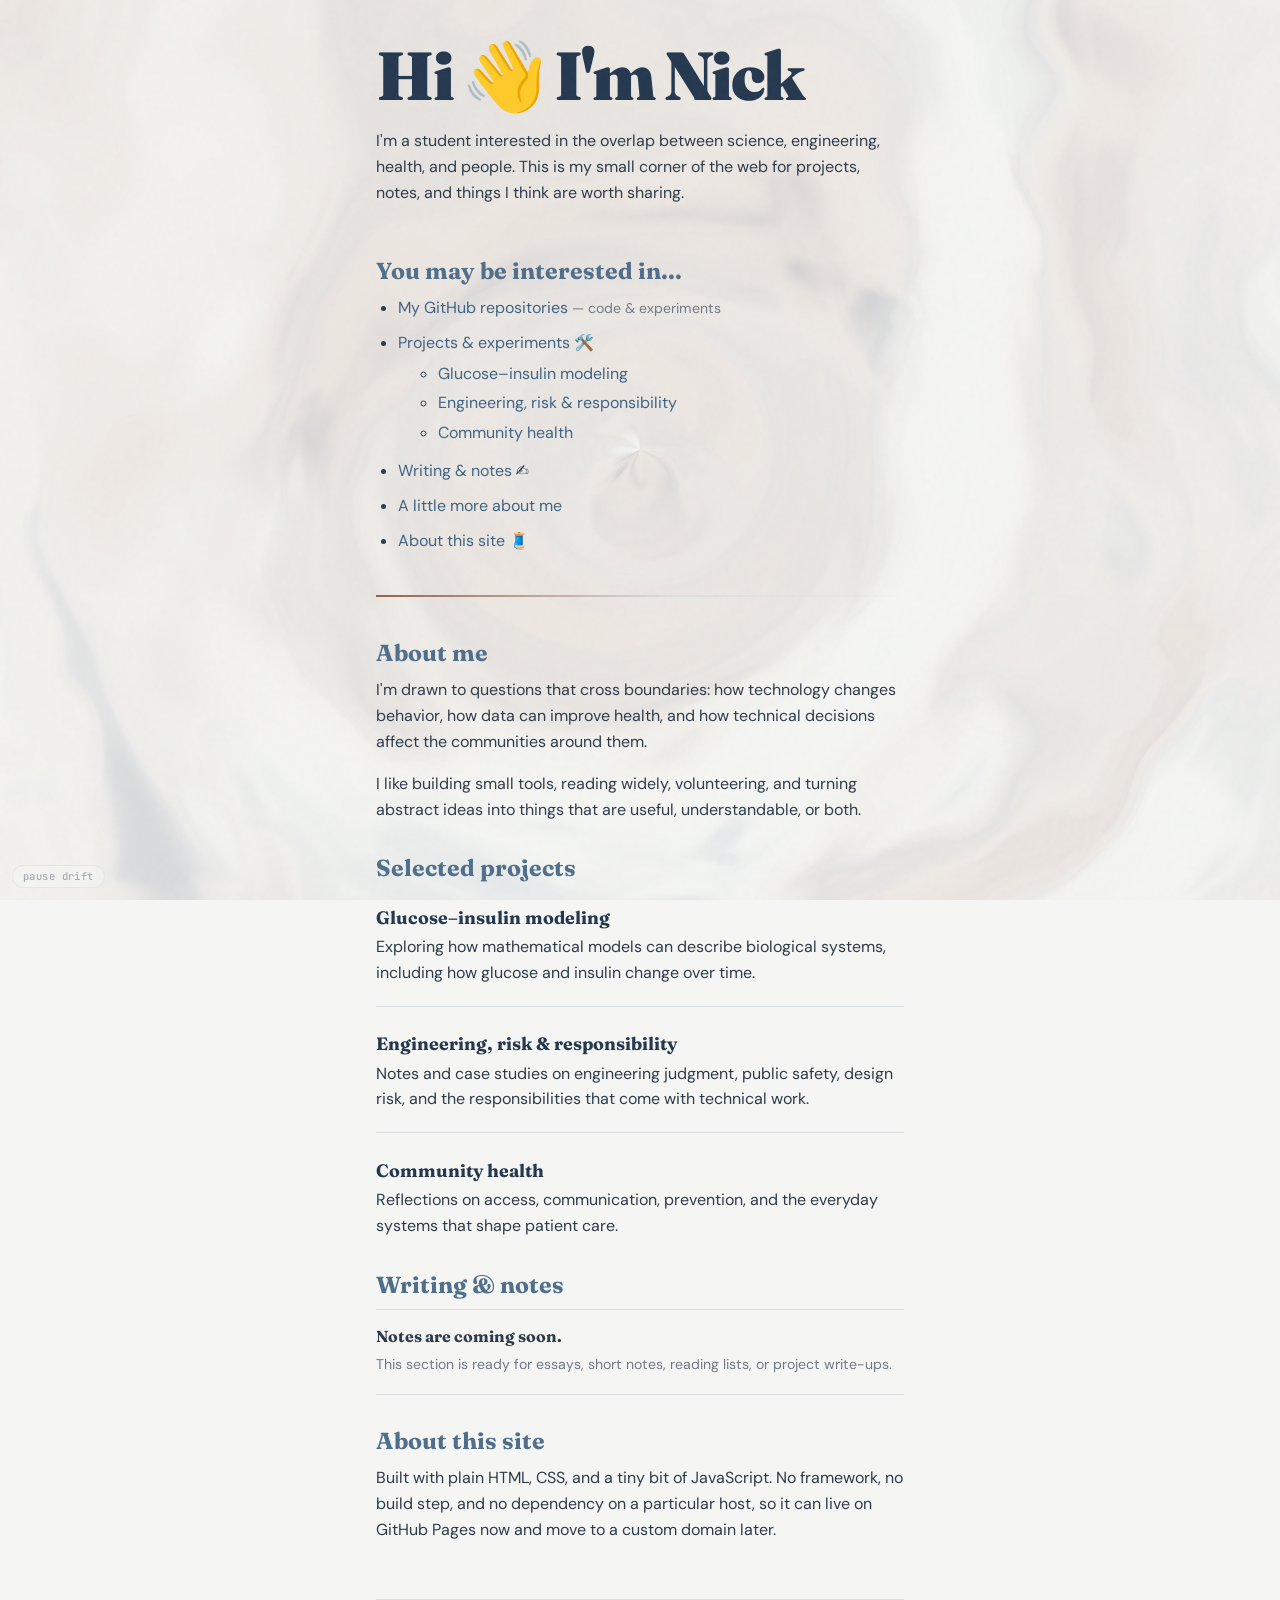
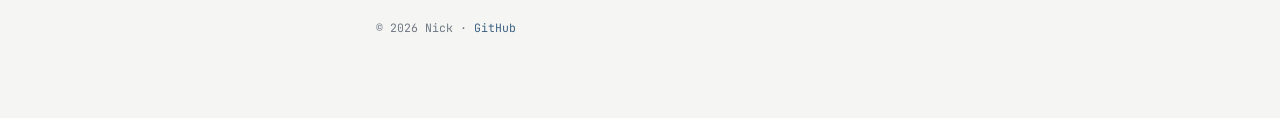
==== index.html @ f13ef1f8 "Remove quilt decoration from homepage" ====
<!doctype html>
<html lang="en">
<head>
  <meta charset="utf-8" />
  <meta name="viewport" content="width=device-width, initial-scale=1" />
  <meta name="description" content="Nick's personal website — projects, writing, and things worth sharing." />
  <meta name="theme-color" content="#f0f1eb" />
  <title>Nick</title>
  <link rel="icon" href="assets/favicon.svg" type="image/svg+xml" />
  <link rel="stylesheet" href="styles.css" />
</head>
<body>
  <canvas id="ambient-bg" aria-hidden="true"></canvas>
  <button id="motion-toggle" type="button" hidden aria-pressed="false">pause drift</button>

  <main>
    <header class="intro">
      <h1>Hi <span aria-hidden="true">👋</span> I'm Nick</h1>
      <p>
        I'm a student interested in the overlap between science, engineering,
        health, and people. This is my small corner of the web for projects,
        notes, and things I think are worth sharing.
      </p>
    </header>

    <section aria-labelledby="interested">
      <h2 id="interested">You may be interested in...</h2>
      <ul class="directory">
        <li>
          <a rel="me" href="https://github.com/doublequilt">My GitHub repositories</a>
          <span class="aside">code & experiments</span>
        </li>
        <li>
          <a href="#projects">Projects & experiments</a>
          <span aria-hidden="true">🛠️</span>
          <ul>
            <li><a href="#glucose">Glucose–insulin modeling</a></li>
            <li><a href="#ethics">Engineering, risk & responsibility</a></li>
            <li><a href="#health">Community health</a></li>
          </ul>
        </li>
        <li><a href="#writing">Writing & notes</a> <span aria-hidden="true">✍️</span></li>
        <li><a href="#about">A little more about me</a></li>
        <li><a href="#site">About this site</a> <span aria-hidden="true">🧵</span></li>
      </ul>
    </section>

    <hr />

    <section id="about">
      <h2>About me</h2>
      <p>
        I'm drawn to questions that cross boundaries: how technology changes
        behavior, how data can improve health, and how technical decisions affect
        the communities around them.
      </p>
      <p>
        I like building small tools, reading widely, volunteering, and turning
        abstract ideas into things that are useful, understandable, or both.
      </p>
    </section>

    <section id="projects">
      <h2>Selected projects</h2>

      <article id="glucose">
        <h3>Glucose–insulin modeling</h3>
        <p>
          Exploring how mathematical models can describe biological systems,
          including how glucose and insulin change over time.
        </p>
      </article>

      <article id="ethics">
        <h3>Engineering, risk & responsibility</h3>
        <p>
          Notes and case studies on engineering judgment, public safety, design
          risk, and the responsibilities that come with technical work.
        </p>
      </article>

      <article id="health">
        <h3>Community health</h3>
        <p>
          Reflections on access, communication, prevention, and the everyday
          systems that shape patient care.
        </p>
      </article>
    </section>

    <section id="writing">
      <h2>Writing & notes</h2>
      <ul class="post-list">
        <li>
          <span class="placeholder-title">Notes are coming soon.</span>
          <span class="post-desc">This section is ready for essays, short notes, reading lists, or project write-ups.</span>
        </li>
      </ul>
    </section>

    <section id="site">
      <h2>About this site</h2>
      <p>
        Built with plain HTML, CSS, and a tiny bit of JavaScript. No framework,
        no build step, and no dependency on a particular host, so it can live on
        GitHub Pages now and move to a custom domain later.
      </p>
    </section>
  </main>

  <footer>
    <p>© <span id="year"></span> Nick · <a href="https://github.com/doublequilt">GitHub</a></p>
  </footer>

  <script src="script.js"></script>
</body>
</html>
---- styles.css ----
@import url('https://fonts.googleapis.com/css2?family=DM+Sans:ital,wght@0,400;0,500;0,700;1,400&family=Fraunces:opsz,wght@9..144,400;9..144,700;9..144,900&family=JetBrains+Mono:wght@400;500&display=swap');

:root {
  --green: #5d7896;
  --green-deep: #354f6b;
  --red: #a66a55;
  --paper: #f5f6f3;
  --ink: #202832;
  --muted: #707985;
  --rule: #d9dee3;
  --surface: rgba(255, 255, 255, 0.62);
  --heading: #24384f;
  --subheading: #4f6f8d;
  --body-text: #2d3b4a;
  --link: #3f6384;
  --accent: #9a604b;
  --font-display: "Fraunces", Georgia, serif;
  --font-body: "DM Sans", system-ui, sans-serif;
  --font-mono: "JetBrains Mono", ui-monospace, monospace;
}

@media (prefers-color-scheme: dark) {
  :root {
    --green: #8aa8c2;
    --green-deep: #b8cce0;
    --red: #d79a82;
    --paper: #111820;
    --ink: #e8edf2;
    --muted: #919ba6;
    --rule: #2b3642;
    --surface: rgba(23, 32, 42, 0.74);
    --heading: #edf3f8;
    --subheading: #9bb9d2;
    --body-text: #dbe3ea;
    --link: #acc7de;
    --accent: #dfa086;
  }
}

*,
*::before,
*::after {
  box-sizing: border-box;
}

html {
  max-width: 70ch;
  margin: auto;
  padding: 2.2rem 1rem 4rem;
  line-height: 1.62;
  font-size: clamp(1rem, 1.1vw, 1.12rem);
  background: var(--paper);
}

body {
  margin: 0;
  min-height: 100vh;
  background: transparent;
  color: var(--body-text);
  font-family: var(--font-body);
  text-rendering: optimizeLegibility;
}

#ambient-bg {
  position: fixed;
  inset: 0;
  width: 100vw;
  height: 100vh;
  z-index: 0;
  pointer-events: none;
  display: block;
}

body::after {
  content: "";
  position: fixed;
  inset: 0;
  pointer-events: none;
  z-index: 20;
  opacity: 0.035;
  background-image: url("data:image/svg+xml,%3Csvg viewBox='0 0 180 180' xmlns='http://www.w3.org/2000/svg'%3E%3Cfilter id='n'%3E%3CfeTurbulence type='fractalNoise' baseFrequency='.78' numOctaves='3' stitchTiles='stitch'/%3E%3C/filter%3E%3Crect width='100%25' height='100%25' filter='url(%23n)'/%3E%3C/svg%3E");
}

main,
footer {
  position: relative;
  z-index: 2;
}

.intro {
  margin: 0 0 3.2rem;
}

h1,
h2,
h3 {
  font-family: var(--font-display);
  line-height: 1.2;
}

h1 {
  margin: 0 0 0.7rem;
  font-size: clamp(2.2rem, 7vw, 4.25rem);
  font-weight: 900;
  letter-spacing: -0.035em;
  color: var(--heading);
}

h2 {
  margin: 2rem 0 0.65rem;
  font-size: 1.45rem;
  color: var(--subheading);
}

h3 {
  margin: 1.55rem 0 0.35rem;
  font-size: 1.12rem;
  color: var(--heading);
}

p,
ul {
  margin-top: 0;
  margin-bottom: 1rem;
}

a {
  color: var(--link);
  text-decoration: none;
  text-decoration-thickness: 1px;
  text-underline-offset: 0.15em;
  transition: color 150ms ease;
}

a:hover {
  color: var(--accent);
  text-decoration: underline;
}

a:focus-visible,
#motion-toggle:focus-visible {
  outline: 2px solid var(--accent);
  outline-offset: 3px;
  border-radius: 2px;
}

.directory {
  padding-left: 1.35rem;
}

.directory > li {
  margin-bottom: 0.55rem;
}

.directory ul {
  margin-top: 0.35rem;
  margin-bottom: 0.8rem;
}

.directory ul li {
  margin-bottom: 0.2rem;
}

.aside,
.post-desc {
  color: var(--muted);
  font-size: 0.88em;
}

.aside::before {
  content: " — ";
}

hr {
  border: 0;
  height: 2px;
  margin: 2.6rem 0;
  background: linear-gradient(to right, var(--accent), var(--rule) 55%, transparent);
}

section {
  scroll-margin-top: 1rem;
}

article + article {
  border-top: 1px solid var(--rule);
  margin-top: 1.25rem;
  padding-top: 0.1rem;
}

.post-list {
  list-style: none;
  padding: 0;
}

.post-list li {
  padding: 0.9rem 0 1.1rem;
  border-top: 1px solid var(--rule);
  border-bottom: 1px solid var(--rule);
}

.placeholder-title {
  display: block;
  font-family: var(--font-display);
  font-weight: 700;
}

.post-desc {
  display: block;
  margin-top: 0.2rem;
}

footer {
  margin-top: 3.5rem;
  padding-top: 1.2rem;
  border-top: 1px solid var(--rule);
  color: var(--muted);
  font-family: var(--font-mono);
  font-size: 0.72rem;
}

#motion-toggle {
  position: fixed;
  left: 12px;
  bottom: 12px;
  z-index: 30;
  border: 1px solid var(--rule);
  border-radius: 999px;
  padding: 5px 10px;
  background: color-mix(in srgb, var(--paper) 82%, transparent);
  color: var(--muted);
  font: 500 0.66rem/1 var(--font-mono);
  letter-spacing: 0.04em;
  cursor: pointer;
  opacity: 0.58;
  backdrop-filter: blur(5px);
  -webkit-backdrop-filter: blur(5px);
  transition: opacity 150ms ease, color 150ms ease, border-color 150ms ease;
}

#motion-toggle:hover {
  opacity: 1;
  color: var(--accent);
  border-color: var(--subheading);
}

.quilt-mark {
  --tile: 52px;
  position: fixed;
  right: -2.8rem;
  bottom: -2.8rem;
  width: min(44vw, 410px);
  aspect-ratio: 1;
  z-index: 1;
  opacity: 0.2;
  transform: rotate(7deg);
  overflow: hidden;
  border: 1px solid var(--rule);
  pointer-events: none;

  /* Primary tessellation lattice */
  background:
    linear-gradient(30deg,
      transparent 0 46%,
      color-mix(in srgb, var(--subheading) 50%, transparent) 46% 50%,
      transparent 50% 100%
    ) 0 0 / var(--tile) var(--tile),

    linear-gradient(150deg,
      transparent 0 46%,
      color-mix(in srgb, var(--accent) 48%, transparent) 46% 50%,
      transparent 50% 100%
    ) 0 0 / var(--tile) var(--tile),

    linear-gradient(90deg,
      transparent 0 48%,
      color-mix(in srgb, var(--rule) 85%, transparent) 48% 52%,
      transparent 52% 100%
    ) 0 0 / calc(var(--tile) / 2) calc(var(--tile) / 2),

    linear-gradient(
      color-mix(in srgb, var(--rule) 75%, transparent) 1px,
      transparent 1px
    ) 0 0 / calc(var(--tile) / 2) calc(var(--tile) / 2),

    linear-gradient(90deg,
      color-mix(in srgb, var(--rule) 75%, transparent) 1px,
      transparent 1px
    ) 0 0 / calc(var(--tile) / 2) calc(var(--tile) / 2);

  mask-image:
    linear-gradient(to bottom right, transparent 0%, #000 18%, #000 100%);
  -webkit-mask-image:
    linear-gradient(to bottom right, transparent 0%, #000 18%, #000 100%);
}

.quilt-mark::before,
.quilt-mark::after {
  content: "";
  position: absolute;
  inset: 0;
}

/* Repeating rosettes / star polygons */
.quilt-mark::before {
  background:
    conic-gradient(
      from 22.5deg at 50% 50%,
      transparent 0deg 15deg,
      color-mix(in srgb, var(--subheading) 60%, transparent) 15deg 30deg,
      transparent 30deg 60deg,
      color-mix(in srgb, var(--accent) 52%, transparent) 60deg 75deg,
      transparent 75deg 105deg,
      color-mix(in srgb, var(--subheading) 60%, transparent) 105deg 120deg,
      transparent 120deg 150deg,
      color-mix(in srgb, var(--accent) 52%, transparent) 150deg 165deg,
      transparent 165deg 195deg,
      color-mix(in srgb, var(--subheading) 60%, transparent) 195deg 210deg,
      transparent 210deg 240deg,
      color-mix(in srgb, var(--accent) 52%, transparent) 240deg 255deg,
      transparent 255deg 285deg,
      color-mix(in srgb, var(--subheading) 60%, transparent) 285deg 300deg,
      transparent 300deg 330deg,
      color-mix(in srgb, var(--accent) 52%, transparent) 330deg 345deg,
      transparent 345deg 360deg
    ) 0 0 / var(--tile) var(--tile);

  opacity: 0.78;
}

/* Circular arcs create the interlocking mathematical feel */
.quilt-mark::after {
  background:
    radial-gradient(
      circle at 0 0,
      transparent 0 17px,
      color-mix(in srgb, var(--subheading) 46%, transparent) 17px 19px,
      transparent 19px
    ) 0 0 / var(--tile) var(--tile),

    radial-gradient(
      circle at 100% 0,
      transparent 0 17px,
      color-mix(in srgb, var(--accent) 44%, transparent) 17px 19px,
      transparent 19px
    ) 0 0 / var(--tile) var(--tile),

    radial-gradient(
      circle at 0 100%,
      transparent 0 17px,
      color-mix(in srgb, var(--accent) 44%, transparent) 17px 19px,
      transparent 19px
    ) 0 0 / var(--tile) var(--tile),

    radial-gradient(
      circle at 100% 100%,
      transparent 0 17px,
      color-mix(in srgb, var(--subheading) 46%, transparent) 17px 19px,
      transparent 19px
    ) 0 0 / var(--tile) var(--tile);

  opacity: 0.92;
}

::selection {
  background: var(--subheading);
  color: #fff;
}

@media (max-width: 600px) {
  html {
    padding: 1.3rem 1rem 3rem;
  }

  .intro {
    margin-bottom: 2.4rem;
  }

  .quilt-mark {
    width: 58vw;
    opacity: 0.08;
  }
}

@media (prefers-reduced-motion: reduce) {
  *,
  *::before,
  *::after {
    scroll-behavior: auto !important;
    transition: none !important;
  }
}
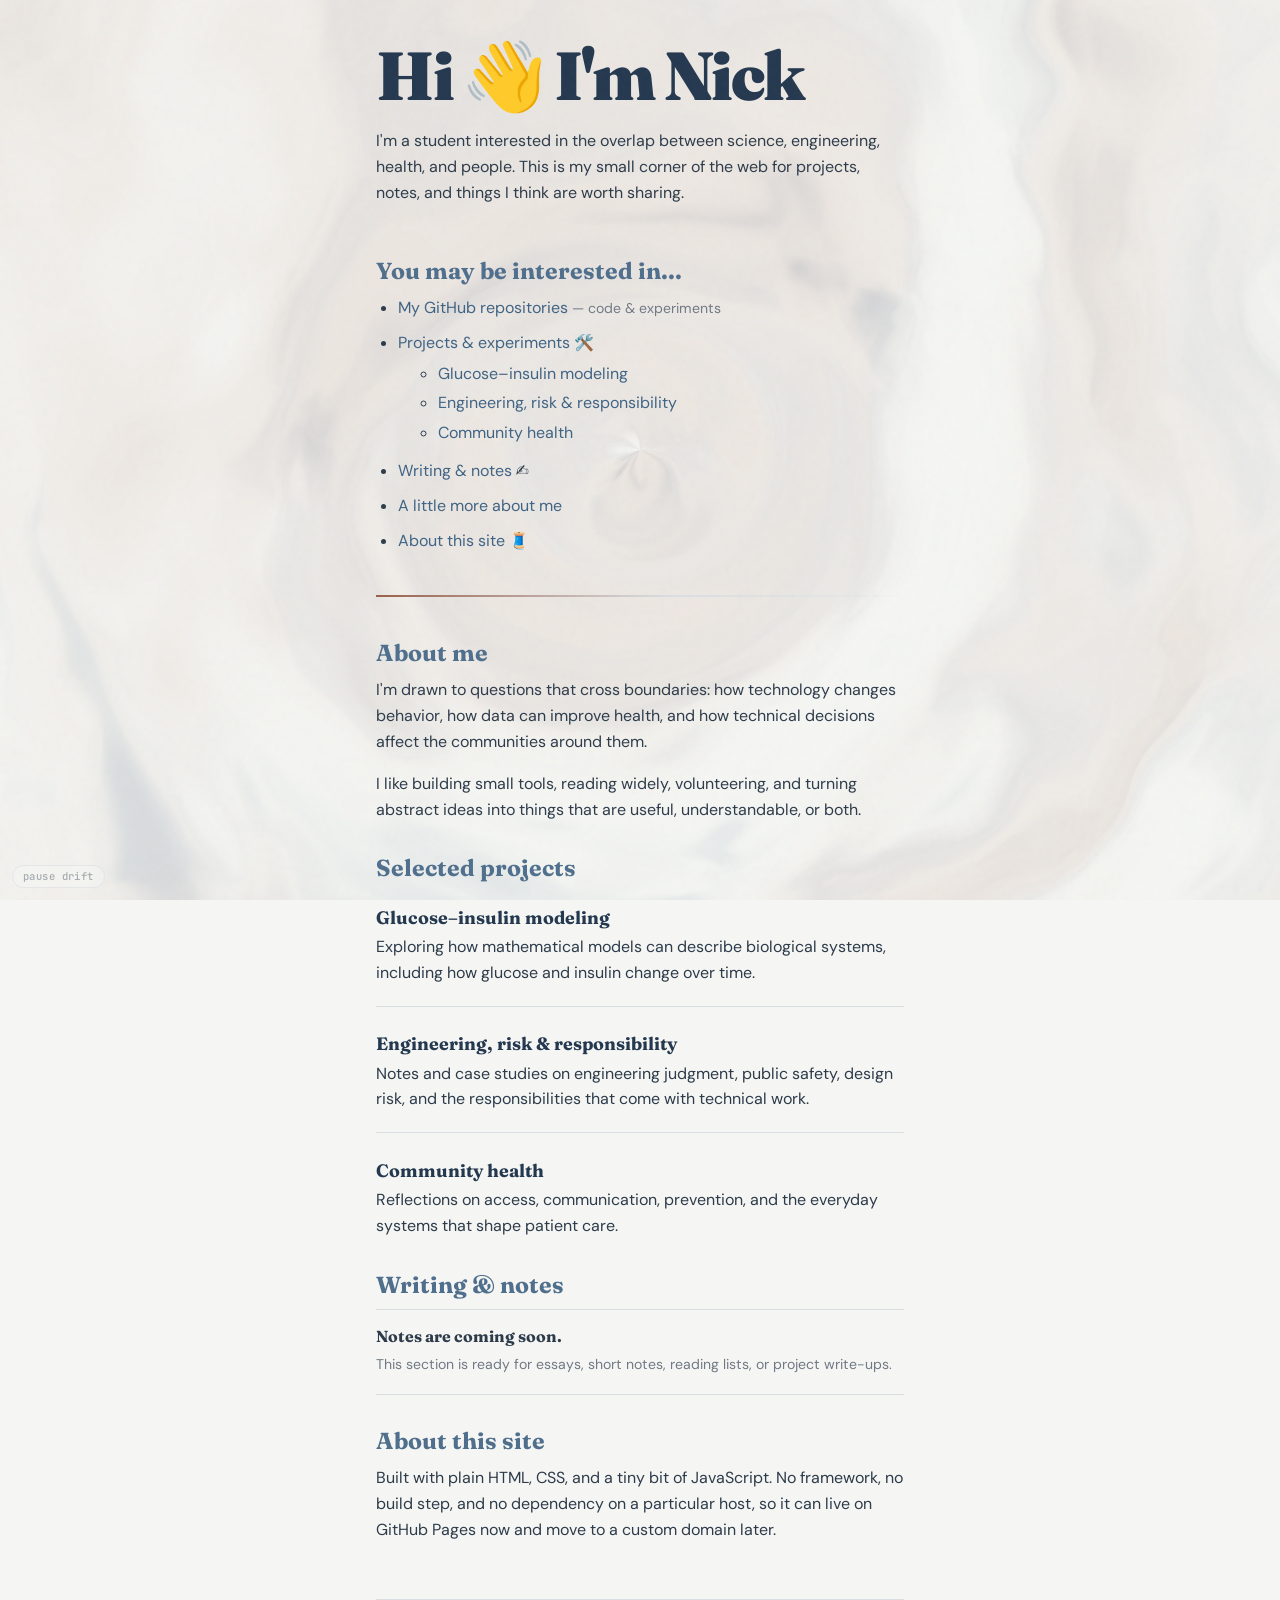
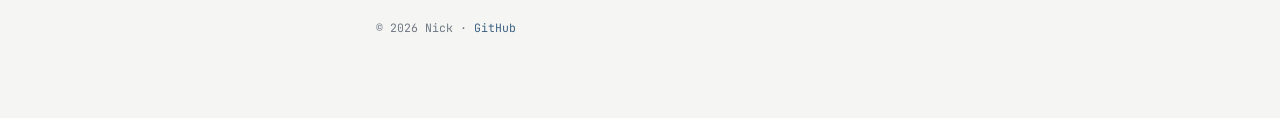
==== commit bfb45486: "Cache-bust site assets after removing corner pattern" ====
--- a/index.html
+++ b/index.html
@@ -7,7 +7,7 @@
   <meta name="theme-color" content="#f0f1eb" />
   <title>Nick</title>
   <link rel="icon" href="assets/favicon.svg" type="image/svg+xml" />
-  <link rel="stylesheet" href="styles.css" />
+  <link rel="stylesheet" href="styles.css?v=20260921-no-quilt" />
 </head>
 <body>
   <canvas id="ambient-bg" aria-hidden="true"></canvas>
@@ -112,6 +112,6 @@
     <p>© <span id="year"></span> Nick · <a href="https://github.com/doublequilt">GitHub</a></p>
   </footer>
 
-  <script src="script.js"></script>
+  <script src="script.js?v=20260921-no-quilt"></script>
 </body>
 </html>
--- a/styles.css
+++ b/styles.css
@@ -244,124 +244,6 @@
   border-color: var(--subheading);
 }
 
-.quilt-mark {
-  --tile: 52px;
-  position: fixed;
-  right: -2.8rem;
-  bottom: -2.8rem;
-  width: min(44vw, 410px);
-  aspect-ratio: 1;
-  z-index: 1;
-  opacity: 0.2;
-  transform: rotate(7deg);
-  overflow: hidden;
-  border: 1px solid var(--rule);
-  pointer-events: none;
-
-  /* Primary tessellation lattice */
-  background:
-    linear-gradient(30deg,
-      transparent 0 46%,
-      color-mix(in srgb, var(--subheading) 50%, transparent) 46% 50%,
-      transparent 50% 100%
-    ) 0 0 / var(--tile) var(--tile),
-
-    linear-gradient(150deg,
-      transparent 0 46%,
-      color-mix(in srgb, var(--accent) 48%, transparent) 46% 50%,
-      transparent 50% 100%
-    ) 0 0 / var(--tile) var(--tile),
-
-    linear-gradient(90deg,
-      transparent 0 48%,
-      color-mix(in srgb, var(--rule) 85%, transparent) 48% 52%,
-      transparent 52% 100%
-    ) 0 0 / calc(var(--tile) / 2) calc(var(--tile) / 2),
-
-    linear-gradient(
-      color-mix(in srgb, var(--rule) 75%, transparent) 1px,
-      transparent 1px
-    ) 0 0 / calc(var(--tile) / 2) calc(var(--tile) / 2),
-
-    linear-gradient(90deg,
-      color-mix(in srgb, var(--rule) 75%, transparent) 1px,
-      transparent 1px
-    ) 0 0 / calc(var(--tile) / 2) calc(var(--tile) / 2);
-
-  mask-image:
-    linear-gradient(to bottom right, transparent 0%, #000 18%, #000 100%);
-  -webkit-mask-image:
-    linear-gradient(to bottom right, transparent 0%, #000 18%, #000 100%);
-}
-
-.quilt-mark::before,
-.quilt-mark::after {
-  content: "";
-  position: absolute;
-  inset: 0;
-}
-
-/* Repeating rosettes / star polygons */
-.quilt-mark::before {
-  background:
-    conic-gradient(
-      from 22.5deg at 50% 50%,
-      transparent 0deg 15deg,
-      color-mix(in srgb, var(--subheading) 60%, transparent) 15deg 30deg,
-      transparent 30deg 60deg,
-      color-mix(in srgb, var(--accent) 52%, transparent) 60deg 75deg,
-      transparent 75deg 105deg,
-      color-mix(in srgb, var(--subheading) 60%, transparent) 105deg 120deg,
-      transparent 120deg 150deg,
-      color-mix(in srgb, var(--accent) 52%, transparent) 150deg 165deg,
-      transparent 165deg 195deg,
-      color-mix(in srgb, var(--subheading) 60%, transparent) 195deg 210deg,
-      transparent 210deg 240deg,
-      color-mix(in srgb, var(--accent) 52%, transparent) 240deg 255deg,
-      transparent 255deg 285deg,
-      color-mix(in srgb, var(--subheading) 60%, transparent) 285deg 300deg,
-      transparent 300deg 330deg,
-      color-mix(in srgb, var(--accent) 52%, transparent) 330deg 345deg,
-      transparent 345deg 360deg
-    ) 0 0 / var(--tile) var(--tile);
-
-  opacity: 0.78;
-}
-
-/* Circular arcs create the interlocking mathematical feel */
-.quilt-mark::after {
-  background:
-    radial-gradient(
-      circle at 0 0,
-      transparent 0 17px,
-      color-mix(in srgb, var(--subheading) 46%, transparent) 17px 19px,
-      transparent 19px
-    ) 0 0 / var(--tile) var(--tile),
-
-    radial-gradient(
-      circle at 100% 0,
-      transparent 0 17px,
-      color-mix(in srgb, var(--accent) 44%, transparent) 17px 19px,
-      transparent 19px
-    ) 0 0 / var(--tile) var(--tile),
-
-    radial-gradient(
-      circle at 0 100%,
-      transparent 0 17px,
-      color-mix(in srgb, var(--accent) 44%, transparent) 17px 19px,
-      transparent 19px
-    ) 0 0 / var(--tile) var(--tile),
-
-    radial-gradient(
-      circle at 100% 100%,
-      transparent 0 17px,
-      color-mix(in srgb, var(--subheading) 46%, transparent) 17px 19px,
-      transparent 19px
-    ) 0 0 / var(--tile) var(--tile);
-
-  opacity: 0.92;
-}
-
 ::selection {
   background: var(--subheading);
   color: #fff;
@@ -374,11 +256,6 @@
 
   .intro {
     margin-bottom: 2.4rem;
-  }
-
-  .quilt-mark {
-    width: 58vw;
-    opacity: 0.08;
   }
 }
 
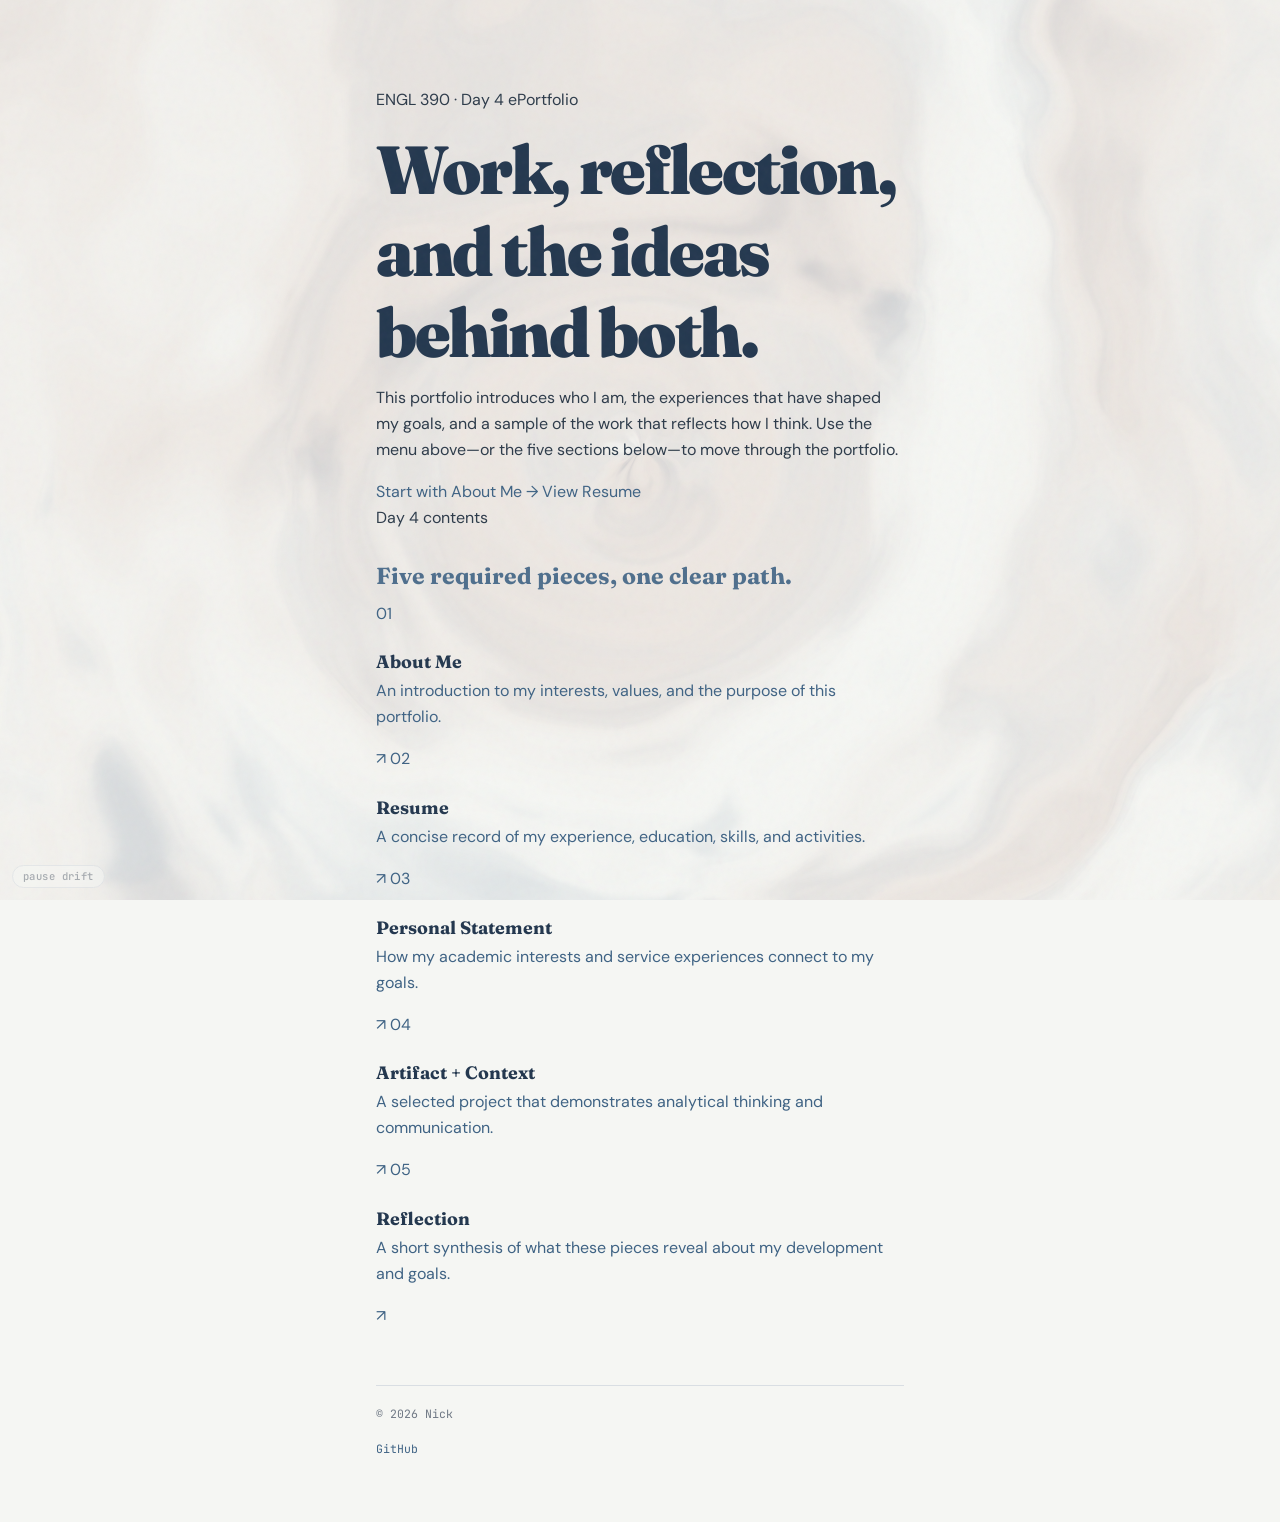
==== commit b088eedf: "Build Day 4 ePortfolio landing page" ====
--- a/index.html
+++ b/index.html
@@ -3,115 +3,102 @@
 <head>
   <meta charset="utf-8" />
   <meta name="viewport" content="width=device-width, initial-scale=1" />
-  <meta name="description" content="Nick's personal website — projects, writing, and things worth sharing." />
-  <meta name="theme-color" content="#f0f1eb" />
-  <title>Nick</title>
+  <meta name="description" content="Nick's Day 4 ENGL 390 ePortfolio." />
+  <meta name="theme-color" content="#f5f6f3" />
+  <title>Nick — ePortfolio</title>
   <link rel="icon" href="assets/favicon.svg" type="image/svg+xml" />
-  <link rel="stylesheet" href="styles.css?v=20260921-no-quilt" />
+  <link rel="stylesheet" href="styles.css?v=20260923-day4" />
 </head>
 <body>
   <canvas id="ambient-bg" aria-hidden="true"></canvas>
+  
+  <header class="topbar">
+    <div class="nav-shell">
+      <a class="brand" href="index.html" aria-label="Nick ePortfolio home">
+        <span class="brand-mark" aria-hidden="true">N</span>
+        <span class="brand-text">Nick <small>ePortfolio</small></span>
+      </a>
+
+      <button class="menu-toggle" type="button" aria-controls="primary-nav" aria-expanded="false">
+        <span>Menu</span>
+        <span class="menu-icon" aria-hidden="true"></span>
+      </button>
+
+      <nav class="primary-nav" id="primary-nav" aria-label="Portfolio navigation">
+        <a href="about.html">About</a>
+        <a href="resume.html">Resume</a>
+        <a href="personal-statement.html">Statement</a>
+        <a href="artifact.html">Artifact</a>
+        <a href="reflection.html">Reflection</a>
+      </nav>
+    </div>
+  </header>
   <button id="motion-toggle" type="button" hidden aria-pressed="false">pause drift</button>
 
-  <main>
-    <header class="intro">
-      <h1>Hi <span aria-hidden="true">👋</span> I'm Nick</h1>
-      <p>
-        I'm a student interested in the overlap between science, engineering,
-        health, and people. This is my small corner of the web for projects,
-        notes, and things I think are worth sharing.
+  <main class="page-shell">
+    <section class="hero">
+      <p class="eyebrow">ENGL 390 · Day 4 ePortfolio</p>
+      <h1>Work, reflection, and the ideas behind both.</h1>
+      <p class="hero-lede">
+        This portfolio introduces who I am, the experiences that have shaped my goals,
+        and a sample of the work that reflects how I think. Use the menu above—or the
+        five sections below—to move through the portfolio.
       </p>
-    </header>
-
-    <section aria-labelledby="interested">
-      <h2 id="interested">You may be interested in...</h2>
-      <ul class="directory">
-        <li>
-          <a rel="me" href="https://github.com/doublequilt">My GitHub repositories</a>
-          <span class="aside">code & experiments</span>
-        </li>
-        <li>
-          <a href="#projects">Projects & experiments</a>
-          <span aria-hidden="true">🛠️</span>
-          <ul>
-            <li><a href="#glucose">Glucose–insulin modeling</a></li>
-            <li><a href="#ethics">Engineering, risk & responsibility</a></li>
-            <li><a href="#health">Community health</a></li>
-          </ul>
-        </li>
-        <li><a href="#writing">Writing & notes</a> <span aria-hidden="true">✍️</span></li>
-        <li><a href="#about">A little more about me</a></li>
-        <li><a href="#site">About this site</a> <span aria-hidden="true">🧵</span></li>
-      </ul>
+      <div class="hero-actions">
+        <a class="button button-primary" href="about.html">Start with About Me <span aria-hidden="true">→</span></a>
+        <a class="button button-quiet" href="resume.html">View Resume</a>
+      </div>
     </section>
 
-    <hr />
+    <section class="portfolio-section" aria-labelledby="day4-items">
+      <div class="section-heading">
+        <p class="section-kicker">Day 4 contents</p>
+        <h2 id="day4-items">Five required pieces, one clear path.</h2>
+      </div>
 
-    <section id="about">
-      <h2>About me</h2>
-      <p>
-        I'm drawn to questions that cross boundaries: how technology changes
-        behavior, how data can improve health, and how technical decisions affect
-        the communities around them.
-      </p>
-      <p>
-        I like building small tools, reading widely, volunteering, and turning
-        abstract ideas into things that are useful, understandable, or both.
-      </p>
-    </section>
+      <div class="portfolio-grid">
+        <a class="portfolio-card" href="about.html">
+          <span class="card-number">01</span>
+          <h3>About Me</h3>
+          <p>An introduction to my interests, values, and the purpose of this portfolio.</p>
+          <span class="card-arrow" aria-hidden="true">↗</span>
+        </a>
 
-    <section id="projects">
-      <h2>Selected projects</h2>
+        <a class="portfolio-card" href="resume.html">
+          <span class="card-number">02</span>
+          <h3>Resume</h3>
+          <p>A concise record of my experience, education, skills, and activities.</p>
+          <span class="card-arrow" aria-hidden="true">↗</span>
+        </a>
 
-      <article id="glucose">
-        <h3>Glucose–insulin modeling</h3>
-        <p>
-          Exploring how mathematical models can describe biological systems,
-          including how glucose and insulin change over time.
-        </p>
-      </article>
+        <a class="portfolio-card" href="personal-statement.html">
+          <span class="card-number">03</span>
+          <h3>Personal Statement</h3>
+          <p>How my academic interests and service experiences connect to my goals.</p>
+          <span class="card-arrow" aria-hidden="true">↗</span>
+        </a>
 
-      <article id="ethics">
-        <h3>Engineering, risk & responsibility</h3>
-        <p>
-          Notes and case studies on engineering judgment, public safety, design
-          risk, and the responsibilities that come with technical work.
-        </p>
-      </article>
+        <a class="portfolio-card" href="artifact.html">
+          <span class="card-number">04</span>
+          <h3>Artifact + Context</h3>
+          <p>A selected project that demonstrates analytical thinking and communication.</p>
+          <span class="card-arrow" aria-hidden="true">↗</span>
+        </a>
 
-      <article id="health">
-        <h3>Community health</h3>
-        <p>
-          Reflections on access, communication, prevention, and the everyday
-          systems that shape patient care.
-        </p>
-      </article>
-    </section>
-
-    <section id="writing">
-      <h2>Writing & notes</h2>
-      <ul class="post-list">
-        <li>
-          <span class="placeholder-title">Notes are coming soon.</span>
-          <span class="post-desc">This section is ready for essays, short notes, reading lists, or project write-ups.</span>
-        </li>
-      </ul>
-    </section>
-
-    <section id="site">
-      <h2>About this site</h2>
-      <p>
-        Built with plain HTML, CSS, and a tiny bit of JavaScript. No framework,
-        no build step, and no dependency on a particular host, so it can live on
-        GitHub Pages now and move to a custom domain later.
-      </p>
+        <a class="portfolio-card" href="reflection.html">
+          <span class="card-number">05</span>
+          <h3>Reflection</h3>
+          <p>A short synthesis of what these pieces reveal about my development and goals.</p>
+          <span class="card-arrow" aria-hidden="true">↗</span>
+        </a>
+      </div>
     </section>
   </main>
 
-  <footer>
-    <p>© <span id="year"></span> Nick · <a href="https://github.com/doublequilt">GitHub</a></p>
+  <footer class="site-footer page-shell">
+    <p>© <span id="year"></span> Nick</p>
+    <a href="https://github.com/doublequilt">GitHub</a>
   </footer>
-
-  <script src="script.js?v=20260921-no-quilt"></script>
+  <script src="script.js?v=20260923-day4"></script>
 </body>
-</html>
+</html>
--- a/styles.css
+++ b/styles.css
@@ -267,3 +267,20 @@
     transition: none !important;
   }
 }
+
+/* Hard-disable any legacy bottom-right quilt/grid decoration. */
+.quilt-mark,
+.quilt-mark::before,
+.quilt-mark::after,
+#grid,
+#grouch,
+[class*="quilt-decoration"],
+[id*="quilt-decoration"] {
+  display: none !important;
+  content: none !important;
+  background: none !important;
+  background-image: none !important;
+  border: 0 !important;
+  mask: none !important;
+  -webkit-mask: none !important;
+}
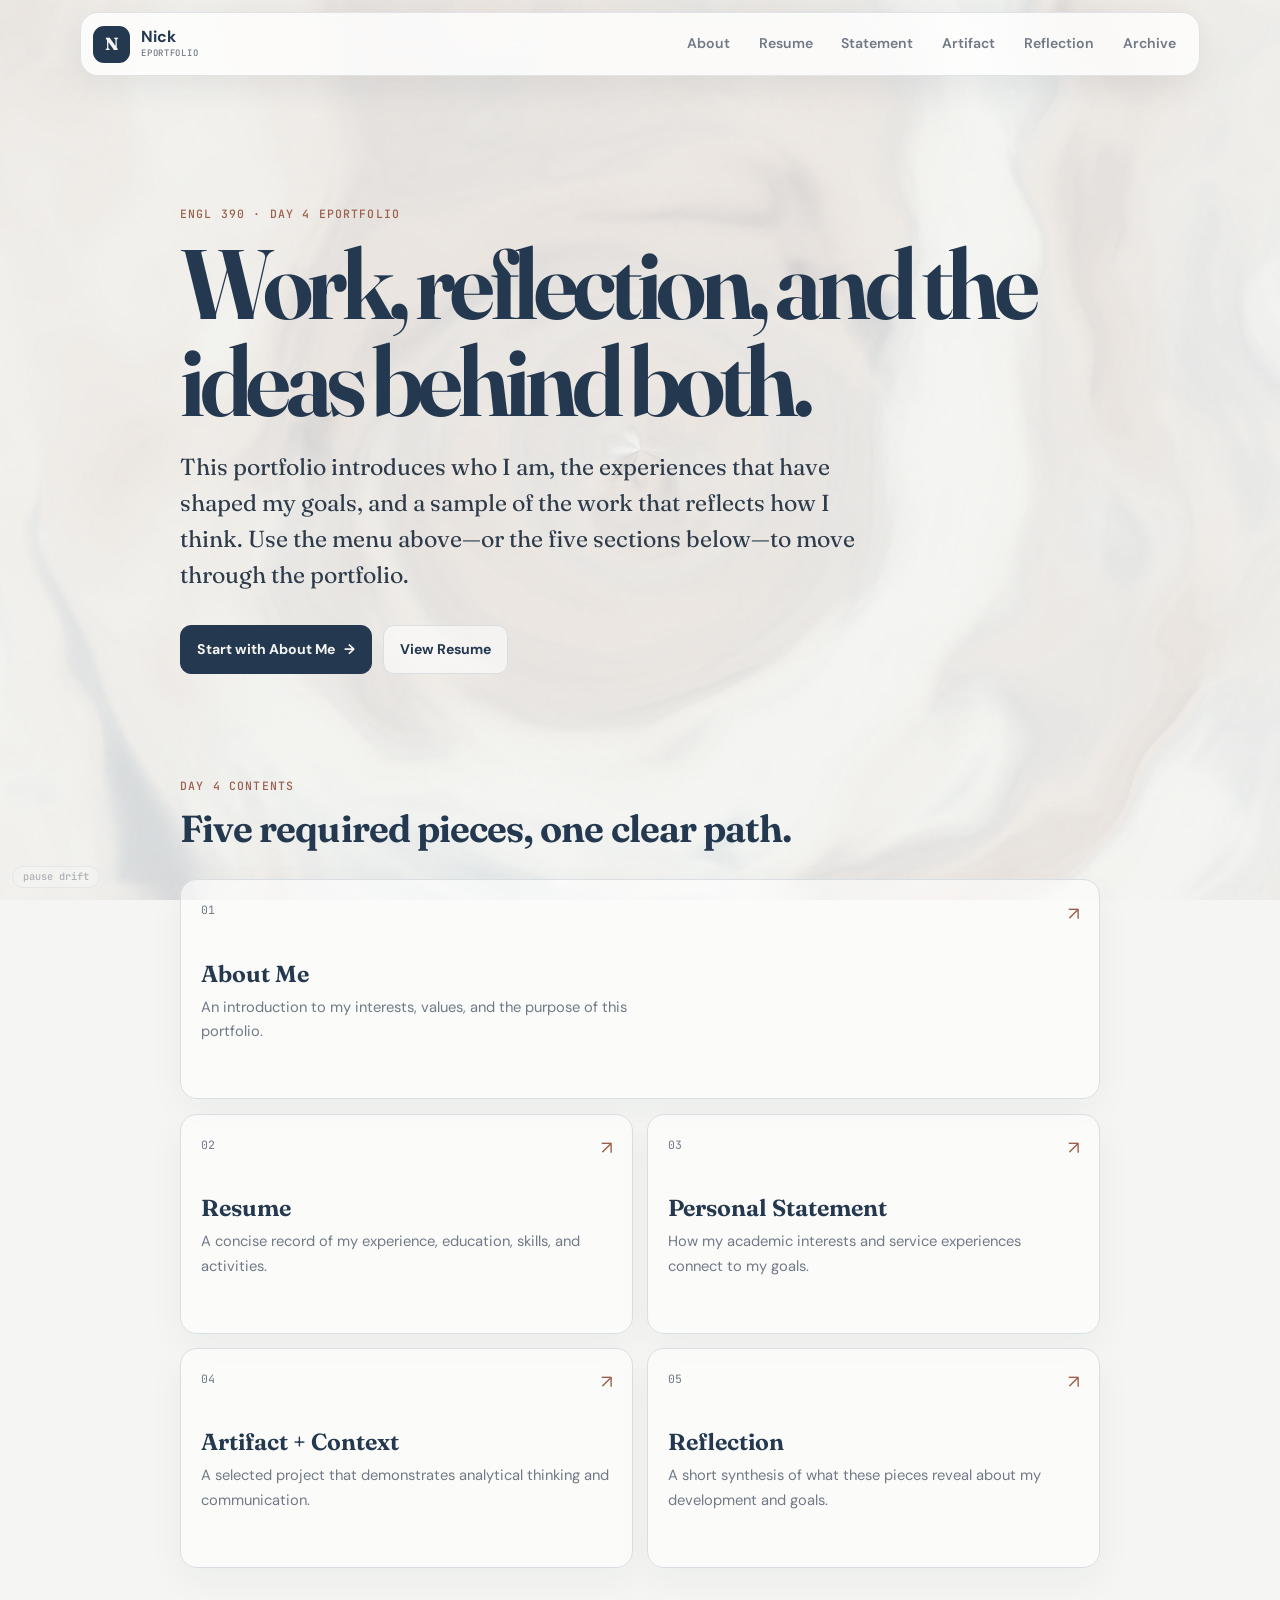
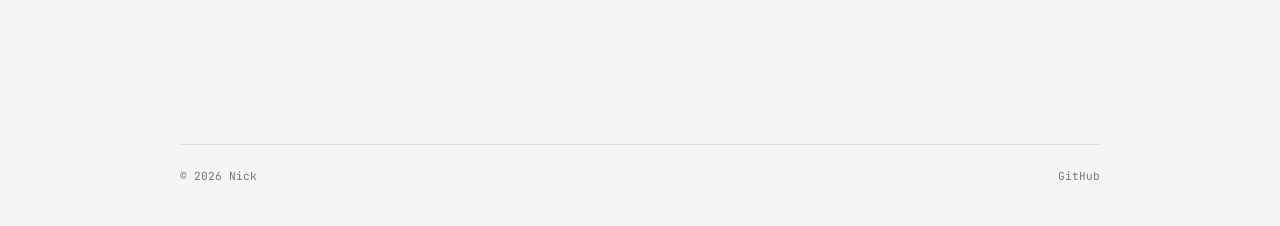
==== commit 8d20076d: "Add archived homepage to navigation" ====
--- a/index.html
+++ b/index.html
@@ -30,6 +30,7 @@
         <a href="personal-statement.html">Statement</a>
         <a href="artifact.html">Artifact</a>
         <a href="reflection.html">Reflection</a>
+        <a href="old-main_page.html">Archive</a>
       </nav>
     </div>
   </header>
--- a/styles.css
+++ b/styles.css
@@ -1,39 +1,43 @@
-@import url('https://fonts.googleapis.com/css2?family=DM+Sans:ital,wght@0,400;0,500;0,700;1,400&family=Fraunces:opsz,wght@9..144,400;9..144,700;9..144,900&family=JetBrains+Mono:wght@400;500&display=swap');
+@import url('https://fonts.googleapis.com/css2?family=DM+Sans:ital,wght@0,400;0,500;0,600;0,700;1,400&family=Fraunces:opsz,wght@9..144,500;9..144,650;9..144,800&family=JetBrains+Mono:wght@400;500&display=swap');
 
 :root {
-  --green: #5d7896;
-  --green-deep: #354f6b;
-  --red: #a66a55;
+  --flow-primary: #5d7896;
+  --flow-accent: #a66a55;
   --paper: #f5f6f3;
   --ink: #202832;
+  --body-text: #2d3b4a;
+  --heading: #24384f;
+  --subheading: #4f6f8d;
   --muted: #707985;
   --rule: #d9dee3;
-  --surface: rgba(255, 255, 255, 0.62);
-  --heading: #24384f;
-  --subheading: #4f6f8d;
-  --body-text: #2d3b4a;
   --link: #3f6384;
   --accent: #9a604b;
+  --surface: rgba(255, 255, 255, 0.72);
+  --surface-strong: rgba(255, 255, 255, 0.9);
+  --shadow: 0 18px 50px rgba(31, 46, 61, 0.09);
   --font-display: "Fraunces", Georgia, serif;
   --font-body: "DM Sans", system-ui, sans-serif;
   --font-mono: "JetBrains Mono", ui-monospace, monospace;
+  --nav-width: 1120px;
+  --page-width: 920px;
 }
 
 @media (prefers-color-scheme: dark) {
   :root {
-    --green: #8aa8c2;
-    --green-deep: #b8cce0;
-    --red: #d79a82;
+    --flow-primary: #8aa8c2;
+    --flow-accent: #d79a82;
     --paper: #111820;
     --ink: #e8edf2;
+    --body-text: #dbe3ea;
+    --heading: #edf3f8;
+    --subheading: #9bb9d2;
     --muted: #919ba6;
     --rule: #2b3642;
-    --surface: rgba(23, 32, 42, 0.74);
-    --heading: #edf3f8;
-    --subheading: #9bb9d2;
-    --body-text: #dbe3ea;
     --link: #acc7de;
     --accent: #dfa086;
+    --surface: rgba(18, 27, 36, 0.76);
+    --surface-strong: rgba(18, 27, 36, 0.92);
+    --shadow: 0 18px 50px rgba(0, 0, 0, 0.22);
   }
 }
 
@@ -44,12 +48,9 @@
 }
 
 html {
-  max-width: 70ch;
-  margin: auto;
-  padding: 2.2rem 1rem 4rem;
-  line-height: 1.62;
-  font-size: clamp(1rem, 1.1vw, 1.12rem);
+  min-height: 100%;
   background: var(--paper);
+  scroll-behavior: smooth;
 }
 
 body {
@@ -58,6 +59,7 @@
   background: transparent;
   color: var(--body-text);
   font-family: var(--font-body);
+  line-height: 1.68;
   text-rendering: optimizeLegibility;
 }
 
@@ -68,180 +70,559 @@
   height: 100vh;
   z-index: 0;
   pointer-events: none;
-  display: block;
 }
 
 body::after {
   content: "";
   position: fixed;
   inset: 0;
+  z-index: 1;
   pointer-events: none;
-  z-index: 20;
-  opacity: 0.035;
+  opacity: 0.028;
   background-image: url("data:image/svg+xml,%3Csvg viewBox='0 0 180 180' xmlns='http://www.w3.org/2000/svg'%3E%3Cfilter id='n'%3E%3CfeTurbulence type='fractalNoise' baseFrequency='.78' numOctaves='3' stitchTiles='stitch'/%3E%3C/filter%3E%3Crect width='100%25' height='100%25' filter='url(%23n)'/%3E%3C/svg%3E");
 }
 
+.topbar,
 main,
-footer {
+.site-footer,
+#motion-toggle {
   position: relative;
-  z-index: 2;
-}
-
-.intro {
-  margin: 0 0 3.2rem;
+  z-index: 5;
+}
+
+.topbar {
+  position: sticky;
+  top: 0;
+  z-index: 50;
+  padding: 0.75rem 1rem 0;
+}
+
+.nav-shell {
+  width: min(calc(100% - 1rem), var(--nav-width));
+  margin: 0 auto;
+  min-height: 64px;
+  padding: 0.55rem 0.65rem 0.55rem 0.75rem;
+  display: flex;
+  align-items: center;
+  gap: 1rem;
+  border: 1px solid color-mix(in srgb, var(--rule) 82%, transparent);
+  border-radius: 18px;
+  background: color-mix(in srgb, var(--surface-strong) 88%, transparent);
+  box-shadow: 0 10px 35px rgba(31, 46, 61, 0.07);
+  backdrop-filter: blur(16px) saturate(125%);
+  -webkit-backdrop-filter: blur(16px) saturate(125%);
+}
+
+.brand {
+  display: inline-flex;
+  align-items: center;
+  gap: 0.7rem;
+  color: var(--heading);
+  text-decoration: none;
+  flex: 0 0 auto;
+}
+
+.brand:hover {
+  color: var(--heading);
+  text-decoration: none;
+}
+
+.brand-mark {
+  width: 37px;
+  height: 37px;
+  display: grid;
+  place-items: center;
+  border-radius: 11px;
+  background: var(--heading);
+  color: var(--paper);
+  font-family: var(--font-display);
+  font-weight: 800;
+  font-size: 1.1rem;
+}
+
+.brand-text {
+  display: grid;
+  font-weight: 700;
+  line-height: 1.05;
+}
+
+.brand-text small {
+  margin-top: 0.18rem;
+  color: var(--muted);
+  font-family: var(--font-mono);
+  font-size: 0.56rem;
+  font-weight: 500;
+  letter-spacing: 0.08em;
+  text-transform: uppercase;
+}
+
+.primary-nav {
+  margin-left: auto;
+  display: flex;
+  align-items: center;
+  gap: 0.2rem;
+}
+
+.primary-nav a {
+  position: relative;
+  padding: 0.65rem 0.8rem;
+  border-radius: 10px;
+  color: var(--muted);
+  font-size: 0.88rem;
+  font-weight: 600;
+  text-decoration: none;
+  transition: background 150ms ease, color 150ms ease, transform 150ms ease;
+}
+
+.primary-nav a:hover {
+  color: var(--heading);
+  background: color-mix(in srgb, var(--subheading) 9%, transparent);
+  text-decoration: none;
+}
+
+.primary-nav a[aria-current="page"] {
+  color: var(--heading);
+  background: color-mix(in srgb, var(--subheading) 13%, transparent);
+}
+
+.primary-nav a[aria-current="page"]::after {
+  content: "";
+  position: absolute;
+  left: 0.8rem;
+  right: 0.8rem;
+  bottom: 0.36rem;
+  height: 2px;
+  border-radius: 999px;
+  background: var(--accent);
+}
+
+.menu-toggle {
+  display: none;
+  margin-left: auto;
+  min-height: 42px;
+  padding: 0 0.7rem;
+  align-items: center;
+  gap: 0.55rem;
+  border: 0;
+  border-radius: 10px;
+  background: transparent;
+  color: var(--heading);
+  font: 600 0.86rem var(--font-body);
+  cursor: pointer;
+}
+
+.menu-icon,
+.menu-icon::before,
+.menu-icon::after {
+  width: 17px;
+  height: 1.5px;
+  display: block;
+  background: currentColor;
+  border-radius: 999px;
+  transition: transform 160ms ease, opacity 160ms ease;
+}
+
+.menu-icon {
+  position: relative;
+}
+
+.menu-icon::before,
+.menu-icon::after {
+  content: "";
+  position: absolute;
+  left: 0;
+}
+
+.menu-icon::before { top: -5px; }
+.menu-icon::after { top: 5px; }
+
+.menu-toggle[aria-expanded="true"] .menu-icon {
+  background: transparent;
+}
+
+.menu-toggle[aria-expanded="true"] .menu-icon::before {
+  transform: translateY(5px) rotate(45deg);
+}
+
+.menu-toggle[aria-expanded="true"] .menu-icon::after {
+  transform: translateY(-5px) rotate(-45deg);
+}
+
+.page-shell {
+  width: min(calc(100% - 2rem), var(--page-width));
+  margin: 0 auto;
+}
+
+.hero {
+  padding: clamp(5rem, 10vw, 8rem) 0 clamp(4rem, 8vw, 6.5rem);
+}
+
+.eyebrow,
+.section-kicker,
+.document-label {
+  margin: 0 0 0.8rem;
+  color: var(--accent);
+  font-family: var(--font-mono);
+  font-size: 0.72rem;
+  font-weight: 500;
+  letter-spacing: 0.1em;
+  text-transform: uppercase;
+}
+
+h1,
+h2,
+h3,
+p {
+  margin-top: 0;
 }
 
 h1,
 h2,
 h3 {
+  color: var(--heading);
   font-family: var(--font-display);
+}
+
+h1 {
+  max-width: 14ch;
+  margin-bottom: 1.25rem;
+  font-size: clamp(3rem, 7.7vw, 6.4rem);
+  line-height: 0.98;
+  letter-spacing: -0.055em;
+  font-weight: 650;
+}
+
+h2 {
+  margin-bottom: 0.65rem;
+  font-size: clamp(1.65rem, 3.5vw, 2.35rem);
+  line-height: 1.12;
+  letter-spacing: -0.025em;
+  font-weight: 650;
+}
+
+h3 {
+  margin-bottom: 0.45rem;
+  font-size: 1.25rem;
   line-height: 1.2;
-}
-
-h1 {
-  margin: 0 0 0.7rem;
-  font-size: clamp(2.2rem, 7vw, 4.25rem);
-  font-weight: 900;
-  letter-spacing: -0.035em;
-  color: var(--heading);
-}
-
-h2 {
-  margin: 2rem 0 0.65rem;
+  font-weight: 650;
+}
+
+.hero-lede,
+.page-deck {
+  max-width: 700px;
+  color: var(--body-text);
+  font-family: var(--font-display);
+  font-size: clamp(1.15rem, 2.2vw, 1.45rem);
+  line-height: 1.55;
+}
+
+.hero-actions,
+.document-actions {
+  display: flex;
+  flex-wrap: wrap;
+  gap: 0.7rem;
+}
+
+.hero-actions {
+  margin-top: 2rem;
+}
+
+.button {
+  min-height: 44px;
+  display: inline-flex;
+  align-items: center;
+  justify-content: center;
+  gap: 0.55rem;
+  padding: 0.72rem 1rem;
+  border: 1px solid var(--rule);
+  border-radius: 11px;
+  font-size: 0.88rem;
+  font-weight: 700;
+  text-decoration: none;
+  transition: transform 150ms ease, background 150ms ease, border-color 150ms ease;
+}
+
+.button:hover {
+  transform: translateY(-1px);
+  text-decoration: none;
+}
+
+.button-primary {
+  background: var(--heading);
+  border-color: var(--heading);
+  color: var(--paper);
+}
+
+.button-primary:hover {
+  background: var(--link);
+  border-color: var(--link);
+  color: var(--paper);
+}
+
+.button-quiet {
+  background: color-mix(in srgb, var(--surface) 78%, transparent);
+  color: var(--heading);
+}
+
+.button-quiet:hover {
+  border-color: var(--subheading);
+  color: var(--heading);
+}
+
+.portfolio-section {
+  padding-bottom: 6rem;
+}
+
+.section-heading {
+  max-width: 650px;
+  margin-bottom: 1.8rem;
+}
+
+.portfolio-grid {
+  display: grid;
+  grid-template-columns: repeat(2, minmax(0, 1fr));
+  gap: 0.9rem;
+}
+
+.portfolio-card {
+  position: relative;
+  min-height: 220px;
+  padding: 1.25rem;
+  overflow: hidden;
+  border: 1px solid var(--rule);
+  border-radius: 17px;
+  background: color-mix(in srgb, var(--surface) 80%, transparent);
+  box-shadow: 0 12px 38px rgba(31, 46, 61, 0.045);
+  color: var(--body-text);
+  text-decoration: none;
+  transition: transform 160ms ease, border-color 160ms ease, background 160ms ease;
+}
+
+.portfolio-card:hover {
+  transform: translateY(-3px);
+  border-color: color-mix(in srgb, var(--subheading) 55%, var(--rule));
+  background: color-mix(in srgb, var(--surface-strong) 90%, transparent);
+  text-decoration: none;
+}
+
+.portfolio-card:first-child {
+  grid-column: span 2;
+}
+
+.card-number {
+  display: block;
+  margin-bottom: 2.5rem;
+  color: var(--muted);
+  font-family: var(--font-mono);
+  font-size: 0.72rem;
+}
+
+.portfolio-card h3 {
   font-size: 1.45rem;
+}
+
+.portfolio-card p {
+  max-width: 46ch;
+  margin-bottom: 0;
+  color: var(--muted);
+  font-size: 0.92rem;
+}
+
+.card-arrow {
+  position: absolute;
+  top: 1.15rem;
+  right: 1.2rem;
+  color: var(--accent);
+  font-size: 1.15rem;
+}
+
+.page-header {
+  padding: clamp(4.5rem, 8vw, 7rem) 0 2rem;
+}
+
+.page-header h1 {
+  font-size: clamp(2.8rem, 6vw, 5.3rem);
+}
+
+.prose-card,
+.document-panel,
+.artifact-card {
+  border: 1px solid var(--rule);
+  border-radius: 18px;
+  background: color-mix(in srgb, var(--surface) 82%, transparent);
+  box-shadow: var(--shadow);
+}
+
+.prose-card {
+  padding: clamp(1.4rem, 4vw, 2.6rem);
+  font-size: 1.02rem;
+}
+
+.prose-card > p {
+  max-width: 72ch;
+}
+
+.prose-card p + p {
+  margin-top: 1.25rem;
+}
+
+.prose-card hr {
+  height: 1px;
+  margin: 2rem 0;
+  border: 0;
+  background: var(--rule);
+}
+
+.statement > p:first-of-type::first-letter {
+  float: left;
+  margin: 0.12rem 0.45rem 0 0;
   color: var(--subheading);
-}
-
-h3 {
-  margin: 1.55rem 0 0.35rem;
-  font-size: 1.12rem;
-  color: var(--heading);
-}
-
-p,
-ul {
-  margin-top: 0;
-  margin-bottom: 1rem;
-}
-
-a {
-  color: var(--link);
-  text-decoration: none;
-  text-decoration-thickness: 1px;
-  text-underline-offset: 0.15em;
-  transition: color 150ms ease;
-}
-
-a:hover {
+  font-family: var(--font-display);
+  font-size: 3.6rem;
+  line-height: 0.82;
+}
+
+.next-link {
+  margin-top: 2.6rem;
+  padding-top: 1.15rem;
+  display: flex;
+  align-items: center;
+  justify-content: space-between;
+  gap: 1rem;
+  border-top: 1px solid var(--rule);
+}
+
+.next-link > span {
+  color: var(--muted);
+  font-family: var(--font-mono);
+  font-size: 0.68rem;
+  letter-spacing: 0.08em;
+  text-transform: uppercase;
+}
+
+.next-link a {
+  color: var(--heading);
+  font-weight: 700;
+  text-decoration: none;
+}
+
+.next-link a:hover {
   color: var(--accent);
-  text-decoration: underline;
-}
-
-a:focus-visible,
-#motion-toggle:focus-visible {
-  outline: 2px solid var(--accent);
-  outline-offset: 3px;
-  border-radius: 2px;
-}
-
-.directory {
-  padding-left: 1.35rem;
-}
-
-.directory > li {
-  margin-bottom: 0.55rem;
-}
-
-.directory ul {
-  margin-top: 0.35rem;
-  margin-bottom: 0.8rem;
-}
-
-.directory ul li {
-  margin-bottom: 0.2rem;
-}
-
-.aside,
-.post-desc {
+}
+
+.document-panel {
+  padding: 1.1rem;
+}
+
+.document-toolbar {
+  padding: 0.5rem 0.35rem 1.1rem;
+  display: flex;
+  align-items: center;
+  justify-content: space-between;
+  gap: 1rem;
+}
+
+.document-toolbar h2 {
+  margin-bottom: 0;
+  font-size: 1.35rem;
+}
+
+.pdf-frame {
+  width: 100%;
+  height: min(76vh, 900px);
+  min-height: 600px;
+  border: 1px solid var(--rule);
+  border-radius: 12px;
+  background: var(--surface-strong);
+}
+
+.setup-note {
+  margin: 0 0 1rem;
+  padding: 0.85rem 1rem;
+  display: flex;
+  flex-direction: column;
+  gap: 0.18rem;
+  border: 1px dashed color-mix(in srgb, var(--accent) 65%, var(--rule));
+  border-radius: 11px;
+  background: color-mix(in srgb, var(--accent) 6%, transparent);
+  color: var(--body-text);
+  font-size: 0.86rem;
+}
+
+.setup-note code {
+  font-family: var(--font-mono);
+}
+
+.artifact-layout {
+  display: grid;
+  grid-template-columns: minmax(0, 1.35fr) minmax(270px, 0.65fr);
+  gap: 1rem;
+}
+
+.artifact-card {
+  padding: 1.35rem;
+  align-self: start;
+}
+
+.artifact-card p:not(.document-label) {
   color: var(--muted);
-  font-size: 0.88em;
-}
-
-.aside::before {
-  content: " — ";
-}
-
-hr {
-  border: 0;
-  height: 2px;
-  margin: 2.6rem 0;
-  background: linear-gradient(to right, var(--accent), var(--rule) 55%, transparent);
-}
-
-section {
-  scroll-margin-top: 1rem;
-}
-
-article + article {
-  border-top: 1px solid var(--rule);
-  margin-top: 1.25rem;
-  padding-top: 0.1rem;
-}
-
-.post-list {
-  list-style: none;
-  padding: 0;
-}
-
-.post-list li {
-  padding: 0.9rem 0 1.1rem;
-  border-top: 1px solid var(--rule);
-  border-bottom: 1px solid var(--rule);
-}
-
-.placeholder-title {
-  display: block;
-  font-family: var(--font-display);
-  font-weight: 700;
-}
-
-.post-desc {
-  display: block;
-  margin-top: 0.2rem;
-}
-
-footer {
-  margin-top: 3.5rem;
-  padding-top: 1.2rem;
+}
+
+.standalone-next {
+  margin-bottom: 5rem;
+}
+
+.site-footer {
+  margin-top: 5rem;
+  padding: 1.4rem 0 2.5rem;
+  display: flex;
+  justify-content: space-between;
+  gap: 1rem;
   border-top: 1px solid var(--rule);
   color: var(--muted);
   font-family: var(--font-mono);
-  font-size: 0.72rem;
+  font-size: 0.7rem;
+}
+
+.site-footer p {
+  margin: 0;
+}
+
+.site-footer a {
+  color: inherit;
+  text-decoration: none;
+}
+
+.site-footer a:hover {
+  color: var(--accent);
 }
 
 #motion-toggle {
   position: fixed;
   left: 12px;
   bottom: 12px;
-  z-index: 30;
+  z-index: 60;
+  padding: 5px 10px;
   border: 1px solid var(--rule);
   border-radius: 999px;
-  padding: 5px 10px;
   background: color-mix(in srgb, var(--paper) 82%, transparent);
   color: var(--muted);
-  font: 500 0.66rem/1 var(--font-mono);
-  letter-spacing: 0.04em;
+  font: 500 0.64rem/1 var(--font-mono);
   cursor: pointer;
-  opacity: 0.58;
+  opacity: 0.54;
   backdrop-filter: blur(5px);
   -webkit-backdrop-filter: blur(5px);
-  transition: opacity 150ms ease, color 150ms ease, border-color 150ms ease;
 }
 
 #motion-toggle:hover {
   opacity: 1;
   color: var(--accent);
-  border-color: var(--subheading);
+}
+
+a:focus-visible,
+button:focus-visible {
+  outline: 2px solid var(--accent);
+  outline-offset: 3px;
 }
 
 ::selection {
@@ -249,26 +630,108 @@
   color: #fff;
 }
 
-@media (max-width: 600px) {
+@media (max-width: 760px) {
+  .topbar {
+    padding: 0.55rem 0.55rem 0;
+  }
+
+  .nav-shell {
+    width: 100%;
+    min-height: 58px;
+    flex-wrap: wrap;
+    border-radius: 15px;
+  }
+
+  .menu-toggle {
+    display: inline-flex;
+  }
+
+  .primary-nav {
+    width: 100%;
+    margin: 0;
+    padding: 0.35rem 0 0.2rem;
+    display: none;
+    grid-template-columns: repeat(2, minmax(0, 1fr));
+    gap: 0.25rem;
+    border-top: 1px solid var(--rule);
+  }
+
+  .primary-nav.is-open {
+    display: grid;
+  }
+
+  .primary-nav a {
+    padding: 0.72rem 0.75rem;
+  }
+
+  .primary-nav a[aria-current="page"]::after {
+    display: none;
+  }
+
+  .portfolio-grid {
+    grid-template-columns: 1fr;
+  }
+
+  .portfolio-card:first-child {
+    grid-column: auto;
+  }
+
+  .artifact-layout {
+    grid-template-columns: 1fr;
+  }
+
+  .document-toolbar {
+    align-items: flex-start;
+    flex-direction: column;
+  }
+
+  .pdf-frame {
+    min-height: 500px;
+  }
+}
+
+@media (max-width: 480px) {
+  .page-shell {
+    width: min(calc(100% - 1.2rem), var(--page-width));
+  }
+
+  .brand-text small {
+    display: none;
+  }
+
+  .hero {
+    padding-top: 4rem;
+  }
+
+  .page-header {
+    padding-top: 4rem;
+  }
+
+  .prose-card,
+  .document-panel,
+  .artifact-card {
+    border-radius: 14px;
+  }
+
+  .next-link {
+    align-items: flex-start;
+    flex-direction: column;
+  }
+}
+
+@media (prefers-reduced-motion: reduce) {
   html {
-    padding: 1.3rem 1rem 3rem;
-  }
-
-  .intro {
-    margin-bottom: 2.4rem;
-  }
-}
-
-@media (prefers-reduced-motion: reduce) {
+    scroll-behavior: auto;
+  }
+
   *,
   *::before,
   *::after {
-    scroll-behavior: auto !important;
     transition: none !important;
   }
 }
 
-/* Hard-disable any legacy bottom-right quilt/grid decoration. */
+/* Keep legacy corner decorations disabled. */
 .quilt-mark,
 .quilt-mark::before,
 .quilt-mark::after,
@@ -280,7 +743,4 @@
   content: none !important;
   background: none !important;
   background-image: none !important;
-  border: 0 !important;
-  mask: none !important;
-  -webkit-mask: none !important;
-}
+}
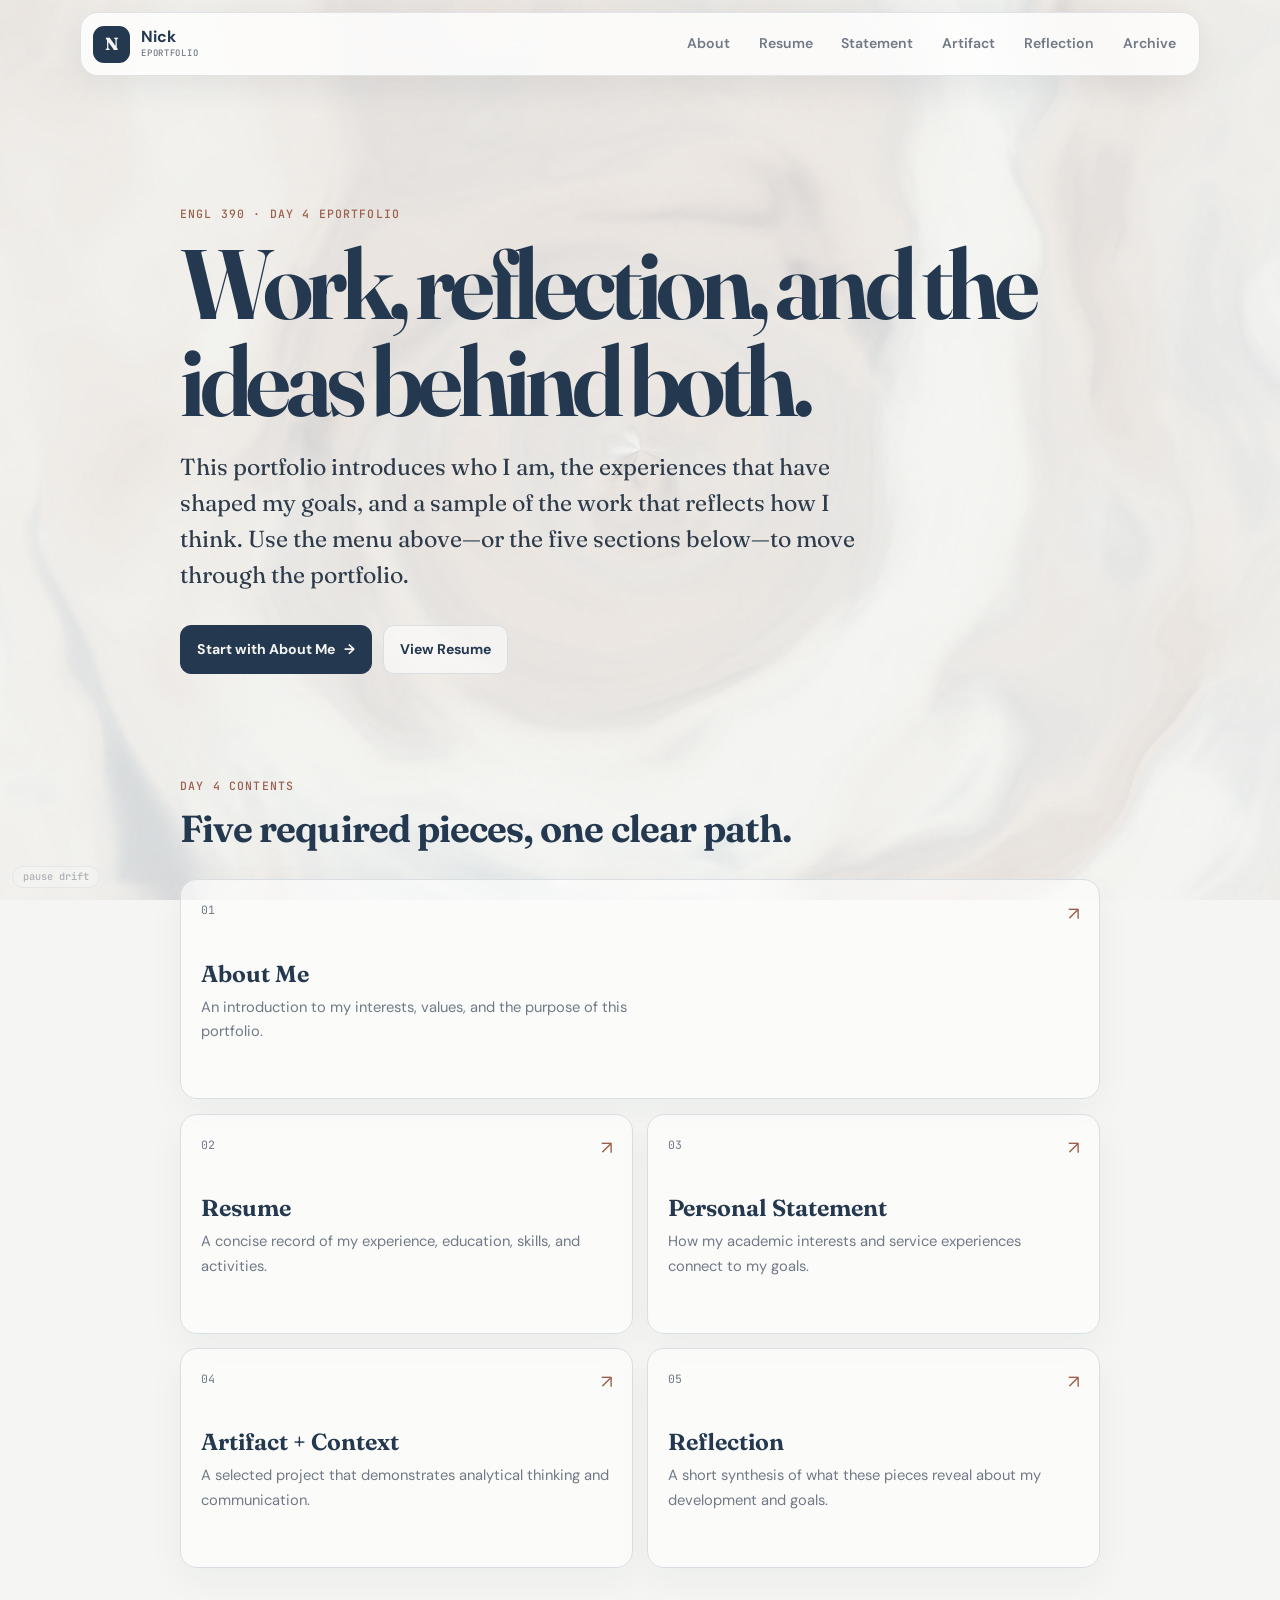
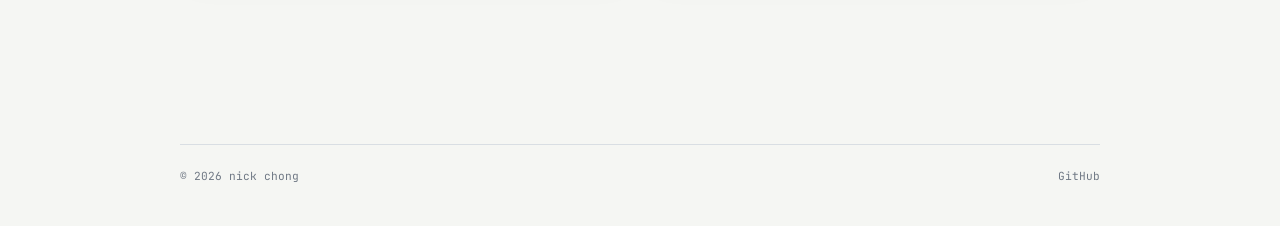
==== commit 34bfc653: "Update index.html" ====
--- a/index.html
+++ b/index.html
@@ -97,9 +97,9 @@
   </main>
 
   <footer class="site-footer page-shell">
-    <p>© <span id="year"></span> Nick</p>
+    <p>© <span id="year"></span> nick chong</p>
     <a href="https://github.com/doublequilt">GitHub</a>
   </footer>
   <script src="script.js?v=20260923-day4"></script>
 </body>
-</html>+</html>
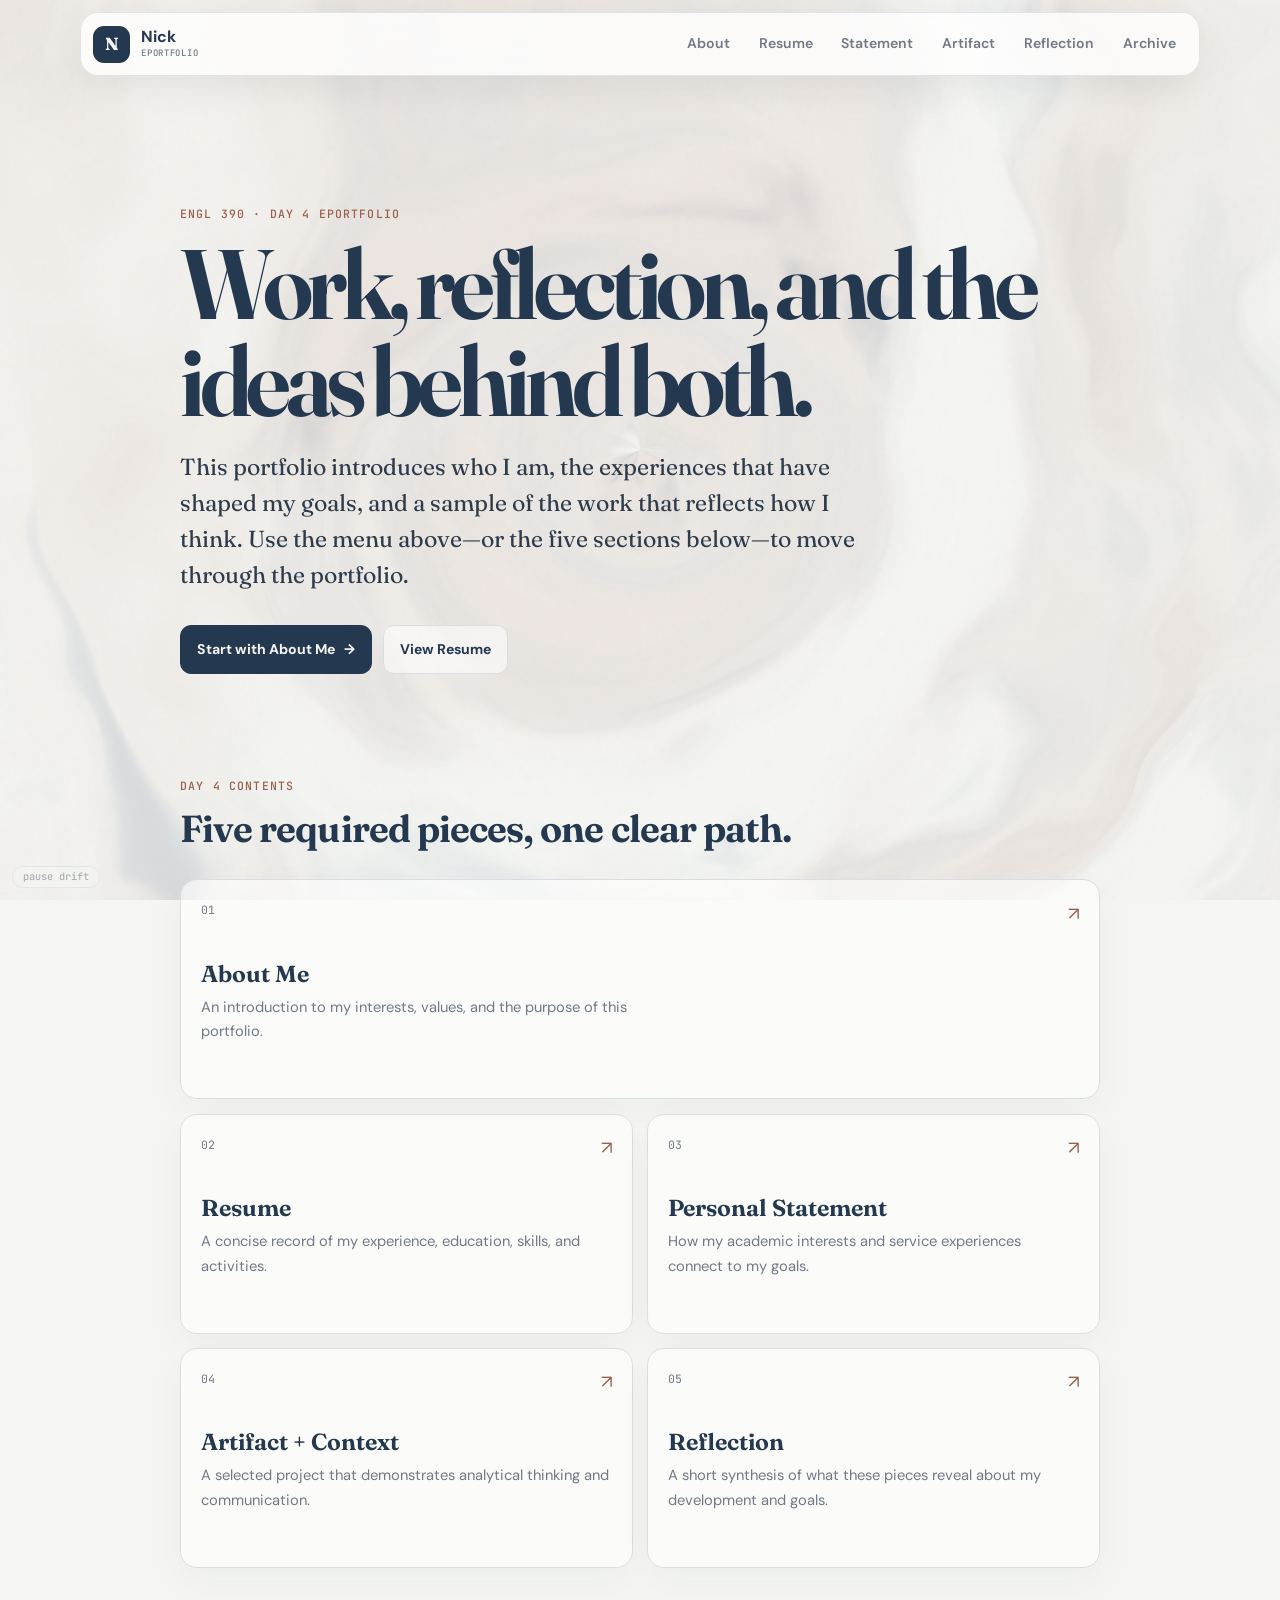
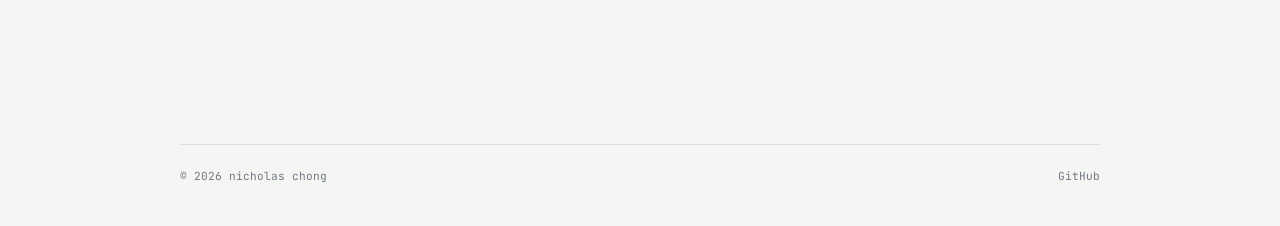
==== commit b84c396d: "Update index.html" ====
--- a/index.html
+++ b/index.html
@@ -97,7 +97,7 @@
   </main>
 
   <footer class="site-footer page-shell">
-    <p>© <span id="year"></span> nick chong</p>
+    <p>© <span id="year"></span> nicholas chong</p>
     <a href="https://github.com/doublequilt">GitHub</a>
   </footer>
   <script src="script.js?v=20260923-day4"></script>
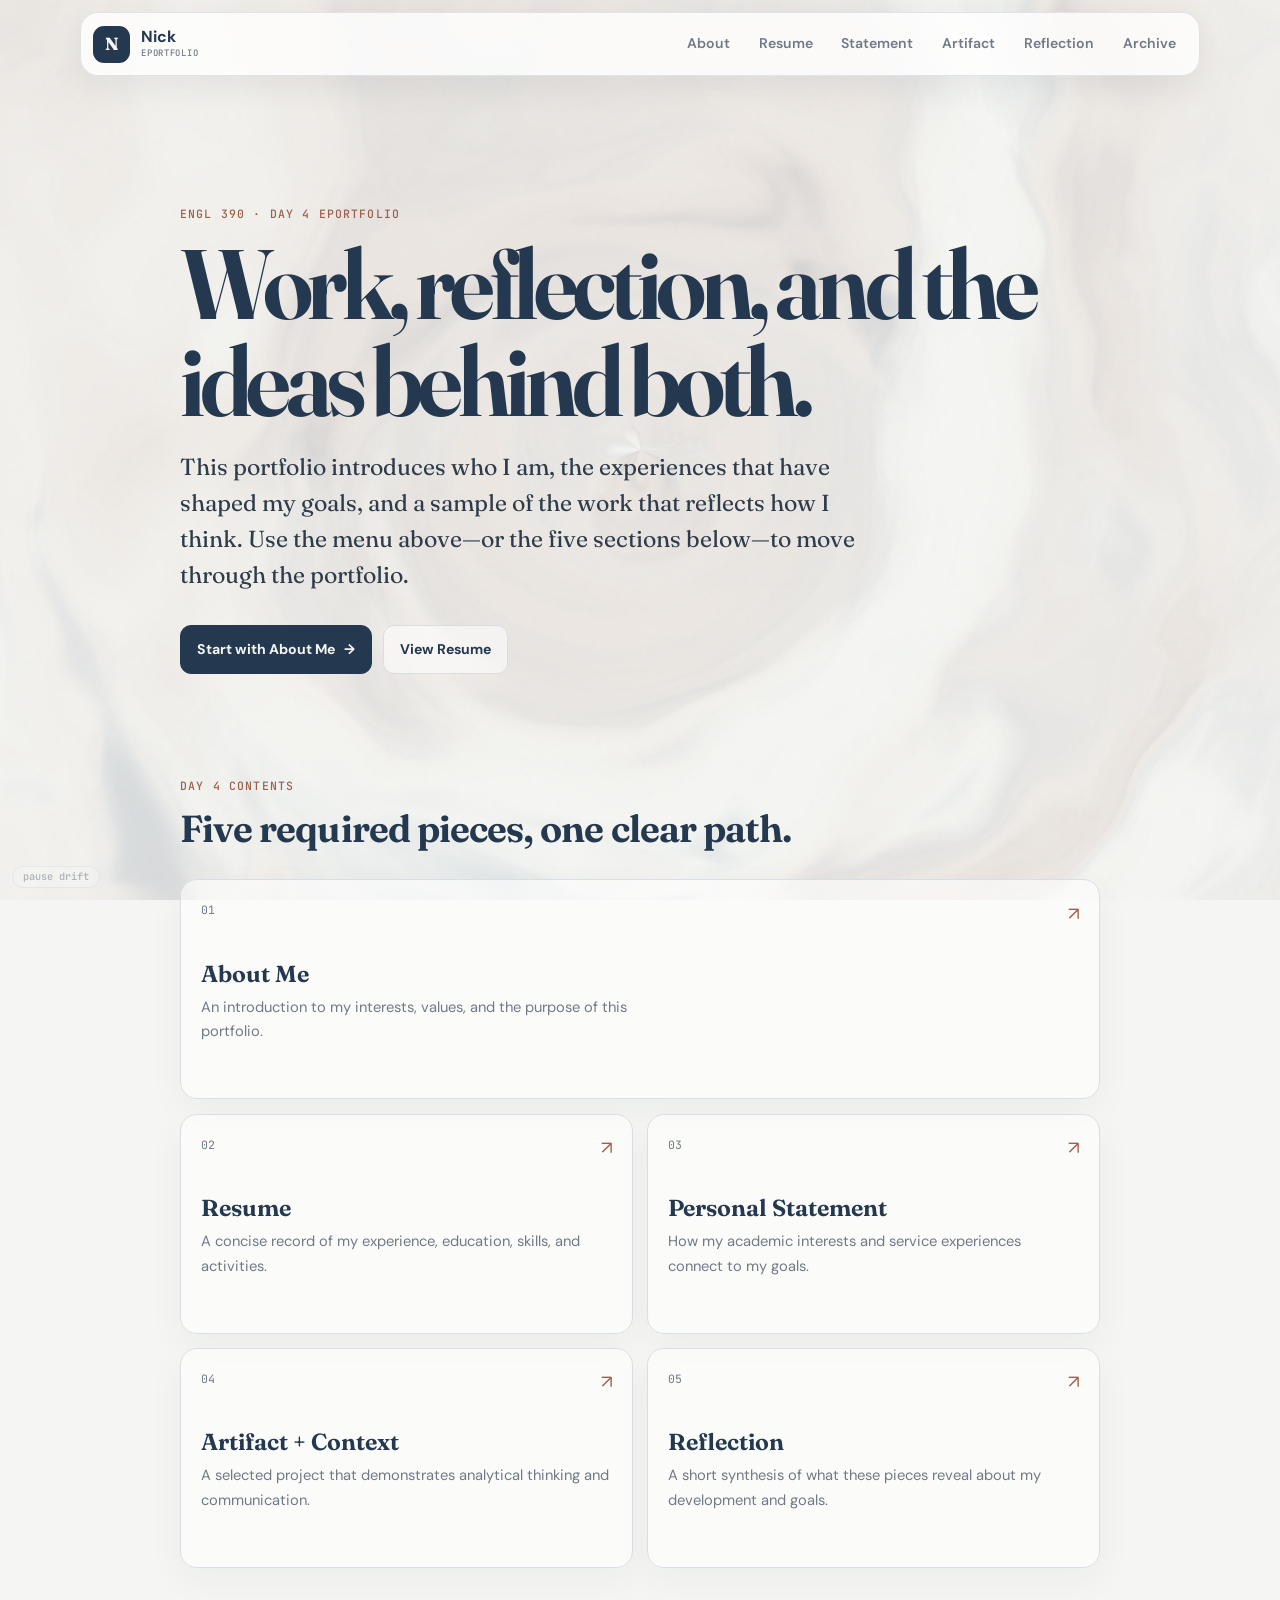
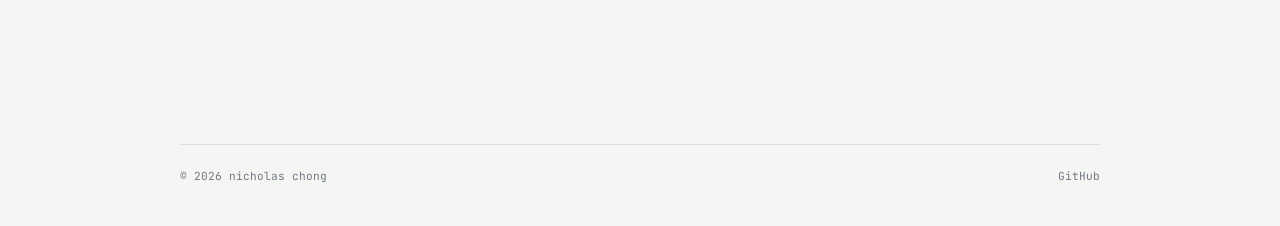
==== commit 554a0601: "Point menu home button to site root" ====
--- a/index.html
+++ b/index.html
@@ -14,7 +14,7 @@
   
   <header class="topbar">
     <div class="nav-shell">
-      <a class="brand" href="index.html" aria-label="Nick ePortfolio home">
+      <a class="brand" href="/" aria-label="Nick ePortfolio home">
         <span class="brand-mark" aria-hidden="true">N</span>
         <span class="brand-text">Nick <small>ePortfolio</small></span>
       </a>
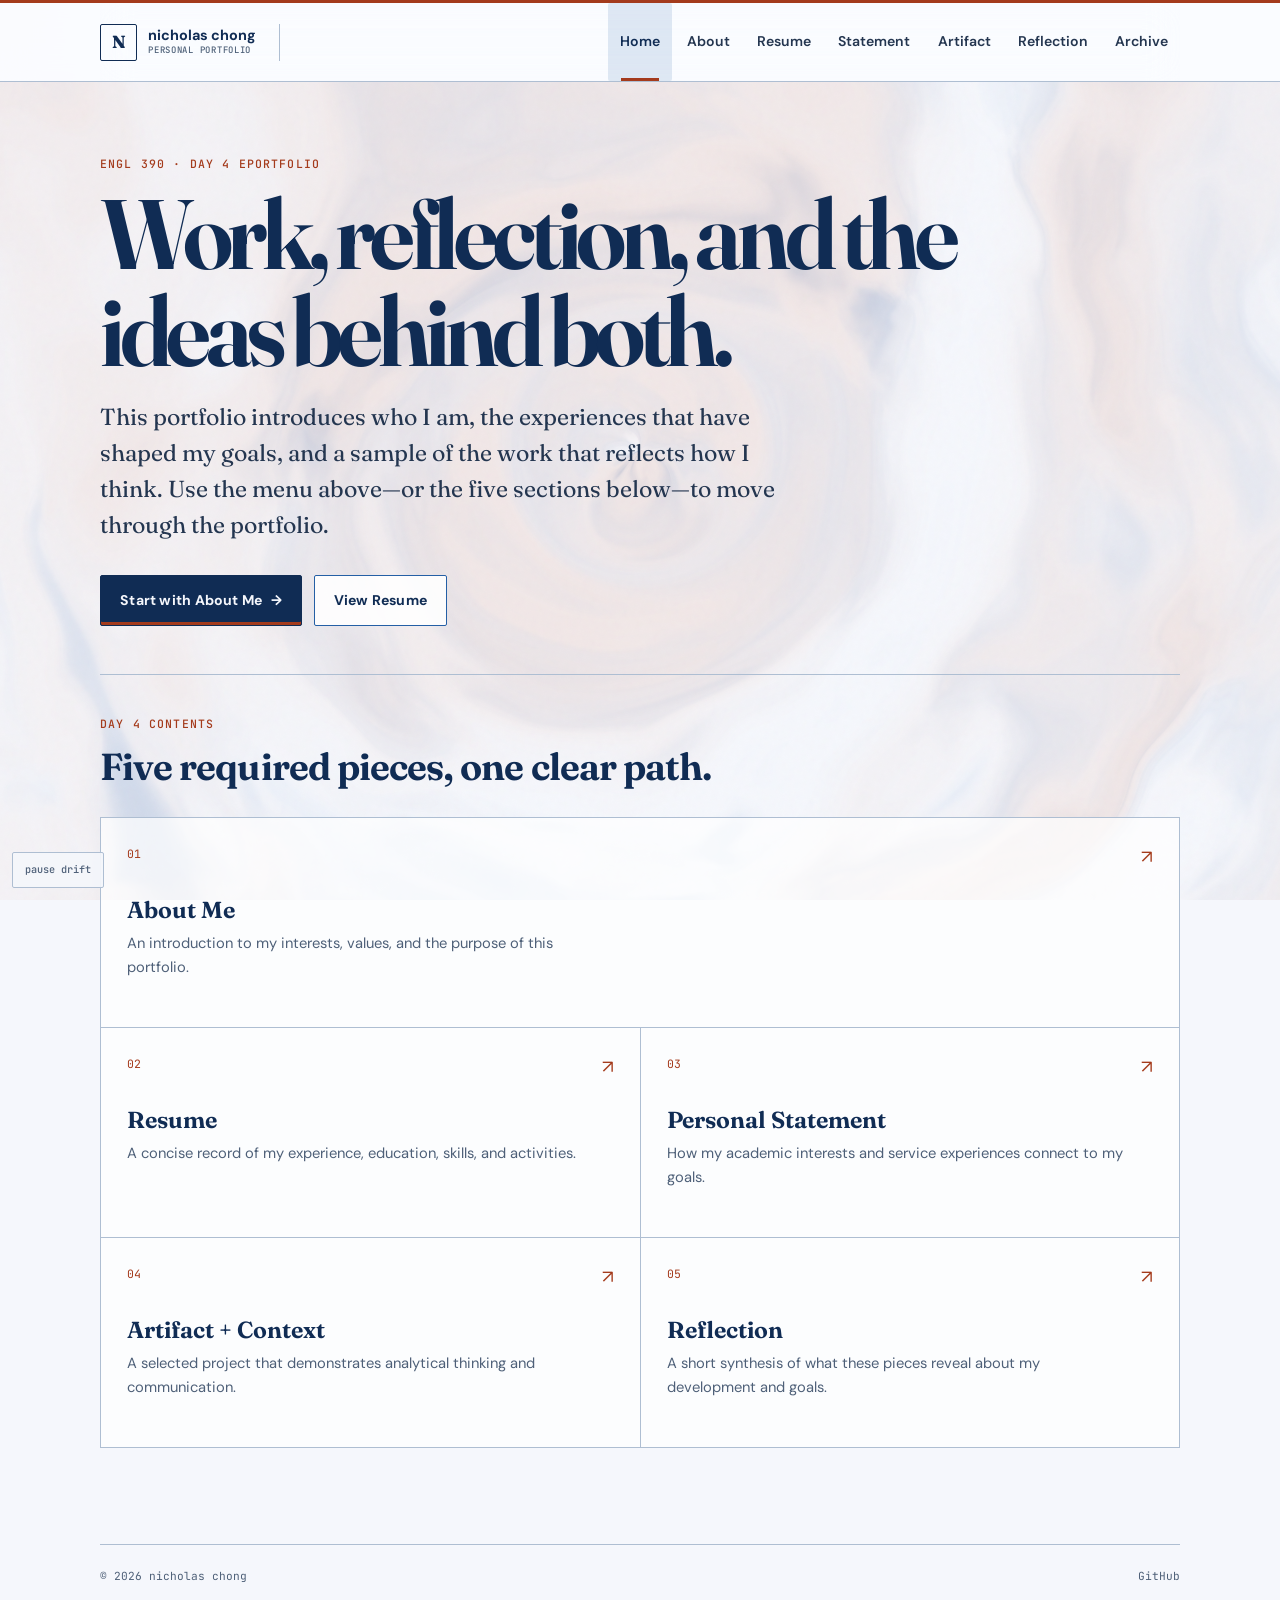
==== commit 7712200c: "Unify site palette, navigation and editorial layout" ====
--- a/index.html
+++ b/index.html
@@ -4,19 +4,20 @@
   <meta charset="utf-8" />
   <meta name="viewport" content="width=device-width, initial-scale=1" />
   <meta name="description" content="Nick's Day 4 ENGL 390 ePortfolio." />
-  <meta name="theme-color" content="#f5f6f3" />
+  <meta name="theme-color" content="#f5f7fc" />
   <title>Nick — ePortfolio</title>
   <link rel="icon" href="assets/favicon.svg" type="image/svg+xml" />
-  <link rel="stylesheet" href="styles.css?v=20260923-day4" />
+  <link rel="stylesheet" href="styles.css?v=20261015" />
 </head>
 <body>
+  <a class="skip-link" href="#main-content">Skip to content</a>
   <canvas id="ambient-bg" aria-hidden="true"></canvas>
   
   <header class="topbar">
     <div class="nav-shell">
-      <a class="brand" href="/" aria-label="Nick ePortfolio home">
+      <a class="brand" href="/" aria-label="Nicholas Chong — home">
         <span class="brand-mark" aria-hidden="true">N</span>
-        <span class="brand-text">Nick <small>ePortfolio</small></span>
+        <span class="brand-text">nicholas chong <small>Personal portfolio</small></span>
       </a>
 
       <button class="menu-toggle" type="button" aria-controls="primary-nav" aria-expanded="false">
@@ -25,18 +26,19 @@
       </button>
 
       <nav class="primary-nav" id="primary-nav" aria-label="Portfolio navigation">
-        <a href="about.html">About</a>
-        <a href="resume.html">Resume</a>
-        <a href="personal-statement.html">Statement</a>
-        <a href="artifact.html">Artifact</a>
-        <a href="reflection.html">Reflection</a>
+        <a href="/">Home</a>
+        <a href="/about.html">About</a>
+        <a href="/resume.html">Resume</a>
+        <a href="/personal-statement.html">Statement</a>
+        <a href="/artifact.html">Artifact</a>
+        <a href="/reflection.html">Reflection</a>
         <a href="old-main_page.html">Archive</a>
       </nav>
     </div>
   </header>
   <button id="motion-toggle" type="button" hidden aria-pressed="false">pause drift</button>
 
-  <main class="page-shell">
+  <main class="page-shell" id="main-content" tabindex="-1">
     <section class="hero">
       <p class="eyebrow">ENGL 390 · Day 4 ePortfolio</p>
       <h1>Work, reflection, and the ideas behind both.</h1>
@@ -97,9 +99,9 @@
   </main>
 
   <footer class="site-footer page-shell">
-    <p>© <span id="year"></span> nicholas chong</p>
+    <p>© 2026 nicholas chong</p>
     <a href="https://github.com/doublequilt">GitHub</a>
   </footer>
-  <script src="script.js?v=20260923-day4"></script>
+  <script src="script.js?v=20261015"></script>
 </body>
 </html>
--- a/styles.css
+++ b/styles.css
@@ -1,43 +1,43 @@
 @import url('https://fonts.googleapis.com/css2?family=DM+Sans:ital,wght@0,400;0,500;0,600;0,700;1,400&family=Fraunces:opsz,wght@9..144,500;9..144,650;9..144,800&family=JetBrains+Mono:wght@400;500&display=swap');
 
 :root {
-  --flow-primary: #5d7896;
-  --flow-accent: #a66a55;
-  --paper: #f5f6f3;
-  --ink: #202832;
-  --body-text: #2d3b4a;
-  --heading: #24384f;
-  --subheading: #4f6f8d;
-  --muted: #707985;
-  --rule: #d9dee3;
-  --link: #3f6384;
-  --accent: #9a604b;
-  --surface: rgba(255, 255, 255, 0.72);
-  --surface-strong: rgba(255, 255, 255, 0.9);
-  --shadow: 0 18px 50px rgba(31, 46, 61, 0.09);
+  --flow-primary: #2468bc;
+  --flow-accent: #ce6336;
+  --paper: #f5f7fc;
+  --ink: #16243a;
+  --body-text: #243650;
+  --heading: #102c54;
+  --subheading: #245fa5;
+  --muted: #4e6078;
+  --rule: #aebed2;
+  --link: #164fb1;
+  --accent: #a43b1c;
+  --surface: rgba(255, 255, 255, 0.88);
+  --surface-strong: rgba(250, 252, 255, 0.96);
+  --shadow: none;
   --font-display: "Fraunces", Georgia, serif;
   --font-body: "DM Sans", system-ui, sans-serif;
   --font-mono: "JetBrains Mono", ui-monospace, monospace;
-  --nav-width: 1120px;
-  --page-width: 920px;
+  --nav-width: 1080px;
+  --page-width: 1080px;
 }
 
 @media (prefers-color-scheme: dark) {
   :root {
-    --flow-primary: #8aa8c2;
-    --flow-accent: #d79a82;
-    --paper: #111820;
+    --flow-primary: #6b9edd;
+    --flow-accent: #e99b74;
+    --paper: #101b2c;
     --ink: #e8edf2;
     --body-text: #dbe3ea;
     --heading: #edf3f8;
     --subheading: #9bb9d2;
-    --muted: #919ba6;
-    --rule: #2b3642;
+    --muted: #a9b8cd;
+    --rule: #425570;
     --link: #acc7de;
     --accent: #dfa086;
     --surface: rgba(18, 27, 36, 0.76);
     --surface-strong: rgba(18, 27, 36, 0.92);
-    --shadow: 0 18px 50px rgba(0, 0, 0, 0.22);
+    --shadow: none;
   }
 }
 
@@ -94,21 +94,25 @@
   position: sticky;
   top: 0;
   z-index: 50;
-  padding: 0.75rem 1rem 0;
+  padding: 0 1rem;
+  border-top: 3px solid var(--accent);
+  border-bottom: 1px solid var(--rule);
+  background: var(--surface-strong);
+  backdrop-filter: blur(16px);
 }
 
 .nav-shell {
-  width: min(calc(100% - 1rem), var(--nav-width));
+  width: min(100%, var(--nav-width));
   margin: 0 auto;
-  min-height: 64px;
-  padding: 0.55rem 0.65rem 0.55rem 0.75rem;
+  min-height: 78px;
+  padding: 0;
   display: flex;
   align-items: center;
   gap: 1rem;
-  border: 1px solid color-mix(in srgb, var(--rule) 82%, transparent);
-  border-radius: 18px;
-  background: color-mix(in srgb, var(--surface-strong) 88%, transparent);
-  box-shadow: 0 10px 35px rgba(31, 46, 61, 0.07);
+  border: 0;
+  border-radius: 2px;
+  background: transparent;
+  box-shadow: none;
   backdrop-filter: blur(16px) saturate(125%);
   -webkit-backdrop-filter: blur(16px) saturate(125%);
 }
@@ -132,7 +136,7 @@
   height: 37px;
   display: grid;
   place-items: center;
-  border-radius: 11px;
+  border-radius: 2px;
   background: var(--heading);
   color: var(--paper);
   font-family: var(--font-display);
@@ -165,8 +169,8 @@
 
 .primary-nav a {
   position: relative;
-  padding: 0.65rem 0.8rem;
-  border-radius: 10px;
+  padding: 1.7rem 0.75rem;
+  border-radius: 2px;
   color: var(--muted);
   font-size: 0.88rem;
   font-weight: 600;
@@ -190,9 +194,9 @@
   position: absolute;
   left: 0.8rem;
   right: 0.8rem;
-  bottom: 0.36rem;
-  height: 2px;
-  border-radius: 999px;
+  bottom: 0;
+  height: 3px;
+  border-radius: 0;
   background: var(--accent);
 }
 
@@ -204,7 +208,7 @@
   align-items: center;
   gap: 0.55rem;
   border: 0;
-  border-radius: 10px;
+  border-radius: 2px;
   background: transparent;
   color: var(--heading);
   font: 600 0.86rem var(--font-body);
@@ -218,7 +222,7 @@
   height: 1.5px;
   display: block;
   background: currentColor;
-  border-radius: 999px;
+  border-radius: 2px;
   transition: transform 160ms ease, opacity 160ms ease;
 }
 
@@ -254,7 +258,7 @@
 }
 
 .hero {
-  padding: clamp(5rem, 10vw, 8rem) 0 clamp(4rem, 8vw, 6.5rem);
+  padding: clamp(2.8rem, 6vw, 4.5rem) 0 clamp(4rem, 8vw, 6.5rem);
 }
 
 .eyebrow,
@@ -335,7 +339,7 @@
   gap: 0.55rem;
   padding: 0.72rem 1rem;
   border: 1px solid var(--rule);
-  border-radius: 11px;
+  border-radius: 2px;
   font-size: 0.88rem;
   font-weight: 700;
   text-decoration: none;
@@ -343,7 +347,7 @@
 }
 
 .button:hover {
-  transform: translateY(-1px);
+  transform: none;
   text-decoration: none;
 }
 
@@ -381,25 +385,29 @@
 .portfolio-grid {
   display: grid;
   grid-template-columns: repeat(2, minmax(0, 1fr));
-  gap: 0.9rem;
+  gap: 0;
+  border-top: 1px solid var(--rule);
+  border-left: 1px solid var(--rule);
 }
 
 .portfolio-card {
   position: relative;
-  min-height: 220px;
-  padding: 1.25rem;
+  min-height: 210px;
+  padding: 1.65rem;
   overflow: hidden;
-  border: 1px solid var(--rule);
-  border-radius: 17px;
+  border: 0;
+  border-right: 1px solid var(--rule);
+  border-bottom: 1px solid var(--rule);
+  border-radius: 2px;
   background: color-mix(in srgb, var(--surface) 80%, transparent);
-  box-shadow: 0 12px 38px rgba(31, 46, 61, 0.045);
+  box-shadow: none;
   color: var(--body-text);
   text-decoration: none;
   transition: transform 160ms ease, border-color 160ms ease, background 160ms ease;
 }
 
 .portfolio-card:hover {
-  transform: translateY(-3px);
+  transform: none;
   border-color: color-mix(in srgb, var(--subheading) 55%, var(--rule));
   background: color-mix(in srgb, var(--surface-strong) 90%, transparent);
   text-decoration: none;
@@ -437,7 +445,7 @@
 }
 
 .page-header {
-  padding: clamp(4.5rem, 8vw, 7rem) 0 2rem;
+  padding: clamp(2.4rem, 5vw, 3.8rem) 0 2rem;
 }
 
 .page-header h1 {
@@ -448,7 +456,7 @@
 .document-panel,
 .artifact-card {
   border: 1px solid var(--rule);
-  border-radius: 18px;
+  border-radius: 2px;
   background: color-mix(in srgb, var(--surface) 82%, transparent);
   box-shadow: var(--shadow);
 }
@@ -532,7 +540,7 @@
   height: min(76vh, 900px);
   min-height: 600px;
   border: 1px solid var(--rule);
-  border-radius: 12px;
+  border-radius: 2px;
   background: var(--surface-strong);
 }
 
@@ -543,7 +551,7 @@
   flex-direction: column;
   gap: 0.18rem;
   border: 1px dashed color-mix(in srgb, var(--accent) 65%, var(--rule));
-  border-radius: 11px;
+  border-radius: 2px;
   background: color-mix(in srgb, var(--accent) 6%, transparent);
   color: var(--body-text);
   font-size: 0.86rem;
@@ -602,14 +610,15 @@
   left: 12px;
   bottom: 12px;
   z-index: 60;
-  padding: 5px 10px;
+  min-height: 36px;
+  padding: 8px 12px;
   border: 1px solid var(--rule);
-  border-radius: 999px;
+  border-radius: 2px;
   background: color-mix(in srgb, var(--paper) 82%, transparent);
   color: var(--muted);
   font: 500 0.64rem/1 var(--font-mono);
   cursor: pointer;
-  opacity: 0.54;
+  opacity: 1;
   backdrop-filter: blur(5px);
   -webkit-backdrop-filter: blur(5px);
 }
@@ -630,16 +639,16 @@
   color: #fff;
 }
 
-@media (max-width: 760px) {
+@media (max-width: 960px) {
   .topbar {
-    padding: 0.55rem 0.55rem 0;
+    padding: 0 1rem;
   }
 
   .nav-shell {
     width: 100%;
     min-height: 58px;
     flex-wrap: wrap;
-    border-radius: 15px;
+    border-radius: 2px;
   }
 
   .menu-toggle {
@@ -665,7 +674,7 @@
   }
 
   .primary-nav a[aria-current="page"]::after {
-    display: none;
+    display: block;
   }
 
   .portfolio-grid {
@@ -700,17 +709,17 @@
   }
 
   .hero {
-    padding-top: 4rem;
+    padding-top: 2.4rem;
   }
 
   .page-header {
-    padding-top: 4rem;
+    padding-top: 2.1rem;
   }
 
   .prose-card,
   .document-panel,
   .artifact-card {
-    border-radius: 14px;
+    border-radius: 2px;
   }
 
   .next-link {
@@ -744,3 +753,181 @@
   background: none !important;
   background-image: none !important;
 }
+
+
+/* Resume page */
+.resume-sheet {
+  padding: clamp(1.35rem, 4vw, 2.4rem);
+  border: 1px solid var(--rule);
+  border-radius: 2px;
+  background: color-mix(in srgb, var(--surface) 86%, transparent);
+  box-shadow: var(--shadow);
+}
+
+.resume-header {
+  padding-bottom: 1.4rem;
+  display: flex;
+  align-items: flex-start;
+  justify-content: space-between;
+  gap: 2rem;
+  border-bottom: 1px solid var(--rule);
+}
+
+.resume-header h2 {
+  margin-bottom: 0;
+  font-size: clamp(2rem, 5vw, 3.2rem);
+}
+
+.resume-contact {
+  display: grid;
+  justify-items: end;
+  gap: 0.2rem;
+  color: var(--muted);
+  font-size: 0.82rem;
+  text-align: right;
+}
+
+.resume-contact a {
+  color: var(--link);
+  text-decoration: none;
+}
+
+.resume-contact a:hover {
+  color: var(--accent);
+  text-decoration: underline;
+}
+
+.resume-section {
+  padding: 1.5rem 0 0.35rem;
+  border-bottom: 1px solid var(--rule);
+}
+
+.resume-section:last-of-type {
+  border-bottom: 0;
+}
+
+.resume-section > h3 {
+  margin-bottom: 1rem;
+  color: var(--subheading);
+  font-family: var(--font-mono);
+  font-size: 0.74rem;
+  font-weight: 500;
+  letter-spacing: 0.1em;
+  text-transform: uppercase;
+}
+
+.resume-entry + .resume-entry {
+  margin-top: 1.35rem;
+}
+
+.resume-entry-head {
+  display: flex;
+  align-items: baseline;
+  justify-content: space-between;
+  gap: 1rem;
+}
+
+.resume-entry-head strong {
+  color: var(--heading);
+  font-size: 0.98rem;
+}
+
+.resume-entry-head span {
+  flex: 0 0 auto;
+  color: var(--muted);
+  font-size: 0.78rem;
+  text-align: right;
+}
+
+.resume-entry > p {
+  margin: 0.2rem 0 0;
+}
+
+.resume-role {
+  color: var(--muted);
+  font-size: 0.86rem;
+  font-style: italic;
+}
+
+.resume-list,
+.resume-plain-list {
+  margin: 0.55rem 0 0;
+  padding-left: 1.15rem;
+}
+
+.resume-list li,
+.resume-plain-list li {
+  margin-bottom: 0.35rem;
+  font-size: 0.9rem;
+}
+
+.resume-skills {
+  display: grid;
+  gap: 0.3rem;
+}
+
+.resume-skills p {
+  margin: 0;
+  font-size: 0.9rem;
+}
+
+@media (max-width: 700px) {
+  .resume-header,
+  .resume-entry-head {
+    align-items: flex-start;
+    flex-direction: column;
+    gap: 0.35rem;
+  }
+
+  .resume-contact {
+    justify-items: start;
+    text-align: left;
+  }
+
+  .resume-entry-head span {
+    text-align: left;
+  }
+}
+
+/* Shared editorial details: one palette and component system on every page. */
+:root { color-scheme: light; }
+@media (prefers-color-scheme: dark) { :root { color-scheme: dark; } }
+[hidden] { display: none !important; }
+a { color: var(--link); text-underline-offset: 0.22em; }
+a:hover { color: var(--accent); }
+section[id] { scroll-margin-top: 7rem; }
+.brand { padding-right: 1.4rem; border-right: 1px solid var(--rule); }
+.brand-mark { background: transparent; color: var(--heading); border: 1px solid var(--heading); }
+.brand-text { font-size: 0.9rem; }
+.primary-nav a { color: var(--body-text); }
+.button { border-radius: 2px; padding: 0.8rem 1.2rem; letter-spacing: 0.015em; }
+.button-primary { box-shadow: inset 0 -3px 0 var(--accent); }
+.button-quiet { background: var(--surface); border-color: var(--subheading); }
+.button-quiet:hover { background: color-mix(in srgb, var(--link) 12%, var(--paper)); }
+.button span { transition: transform 150ms ease; }
+.button:hover span { transform: translateX(3px); }
+.hero, .page-header { border-bottom: 1px solid var(--rule); margin-bottom: 2.4rem; }
+.hero { padding-bottom: 3rem; }
+.hero h1 { max-width: 16ch; }
+.prose-card, .resume-sheet, .document-panel, .artifact-card { background: var(--surface); border-top: 3px solid var(--subheading); }
+.portfolio-card { border-radius: 0; }
+.portfolio-card:hover { background: var(--surface-strong); box-shadow: inset 4px 0 0 var(--accent); }
+.card-number { color: var(--accent); margin-bottom: 2rem; }
+.card-arrow { top: 1.5rem; right: 1.6rem; }
+.portfolio-section { padding-bottom: 1rem; }
+.site-footer { align-items: baseline; flex-wrap: wrap; padding-bottom: 4rem; }
+.skip-link { position: fixed; top: -100px; left: 1rem; z-index: 100; padding: 0.7rem 1rem; background: var(--paper); }
+.skip-link:focus { top: 0.5rem; }
+.archive-content > section { margin: 2.5rem 0; }
+.archive-content .intro { padding-bottom: 2rem; border-bottom: 1px solid var(--rule); }
+.archive-content .intro h1 { max-width: none; font-size: clamp(2.5rem, 6vw, 4.5rem); }
+.directory, .post-list { list-style: none; padding: 0; }
+.directory li, .post-list li { padding: 0.8rem 0; border-bottom: 1px solid var(--rule); }
+.aside, .post-desc { display: block; color: var(--muted); font-size: 0.9rem; }
+@media (max-width: 960px) {
+  .nav-shell { padding: 0.7rem 0; gap: 0.6rem; }
+  .primary-nav a { border-bottom: 1px solid var(--rule); }
+  .primary-nav a[aria-current="page"] { box-shadow: inset 3px 0 var(--accent); }
+  .primary-nav a[aria-current="page"]::after { display: none; }
+  .menu-toggle { border: 1px solid var(--rule); }
+}
